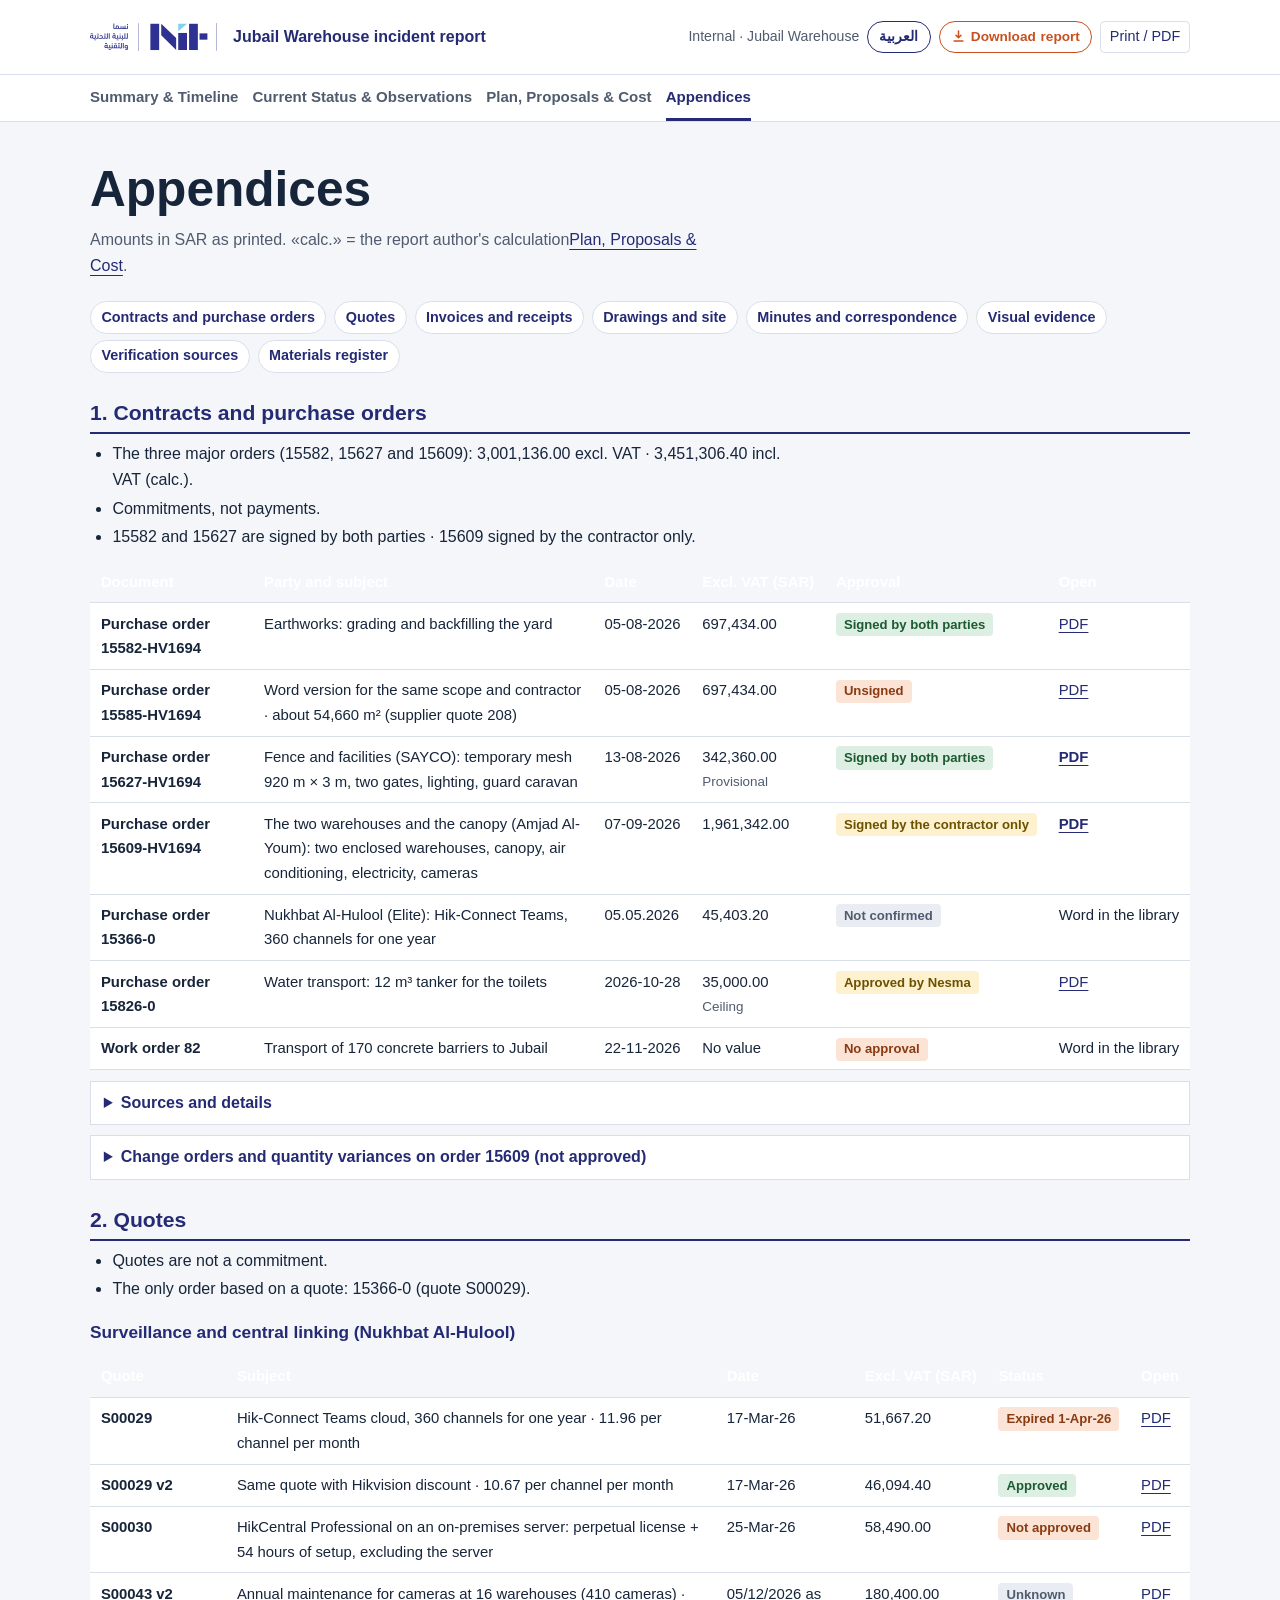
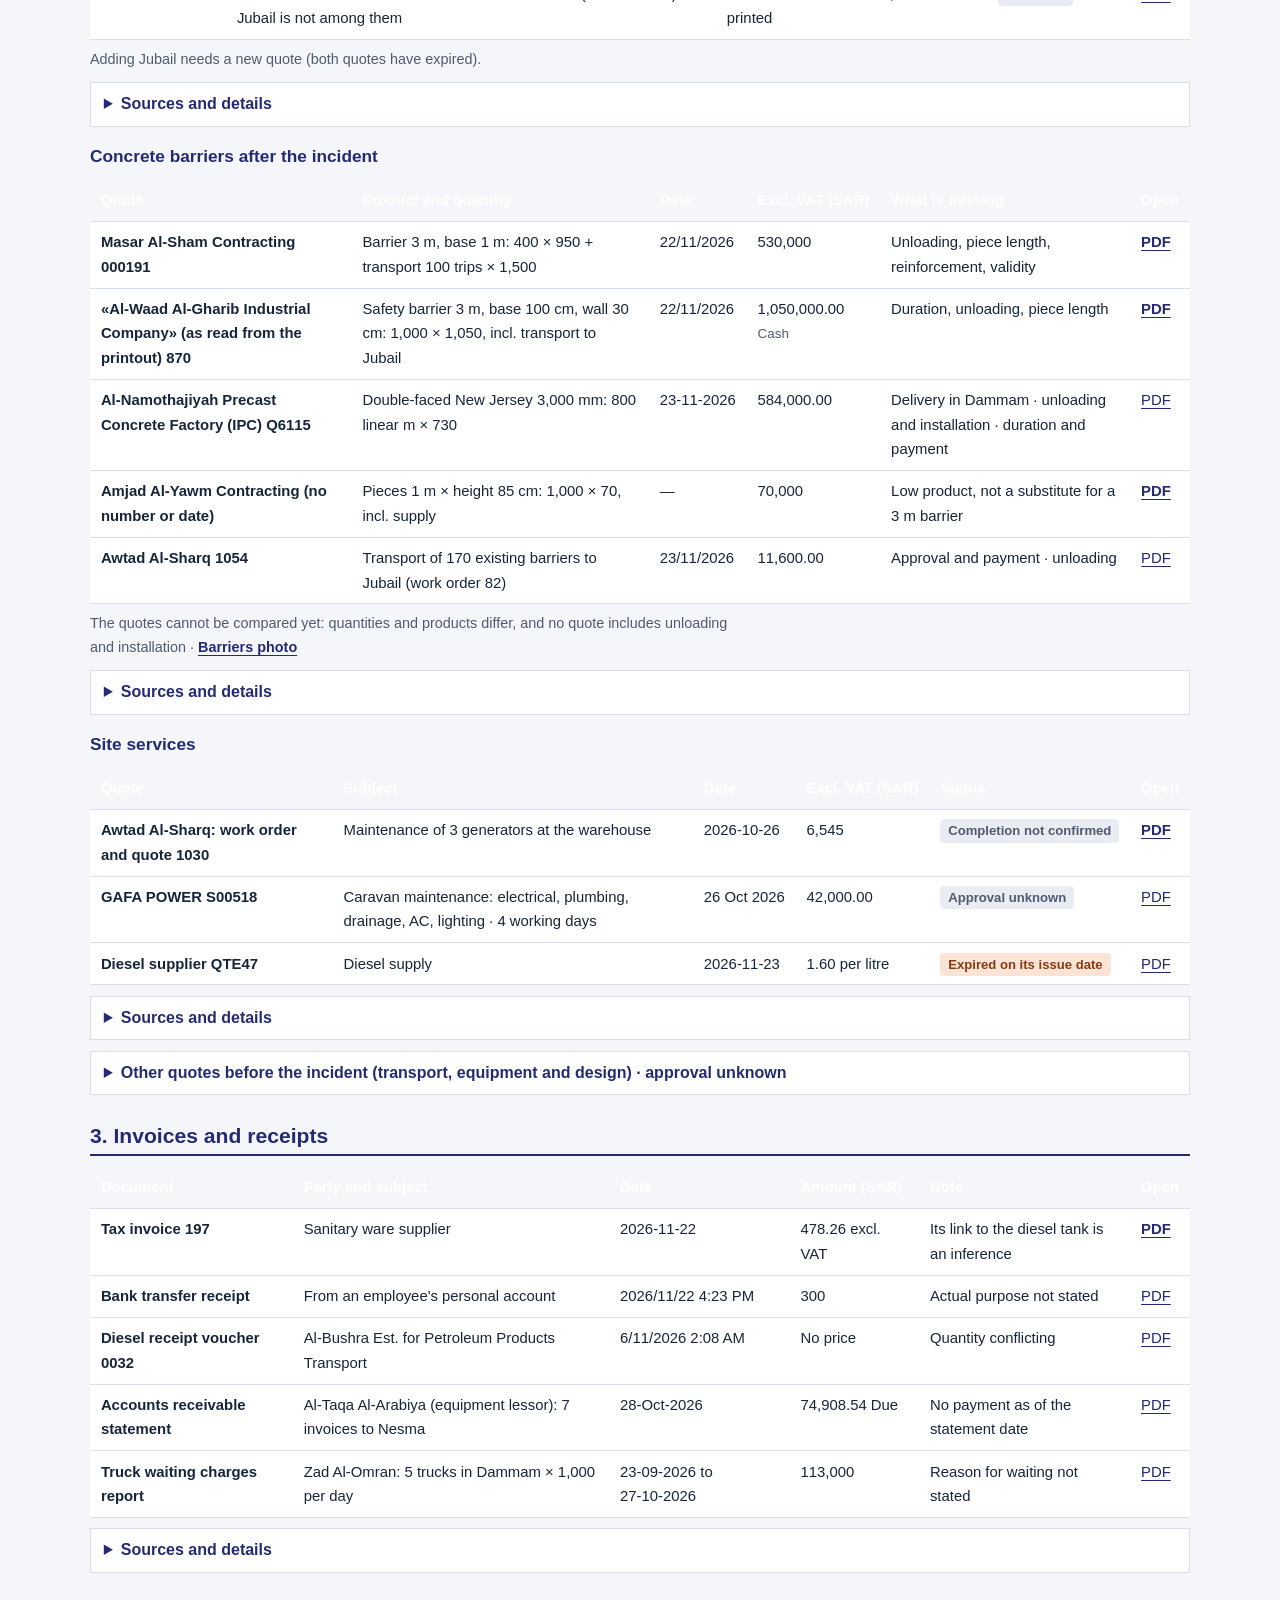
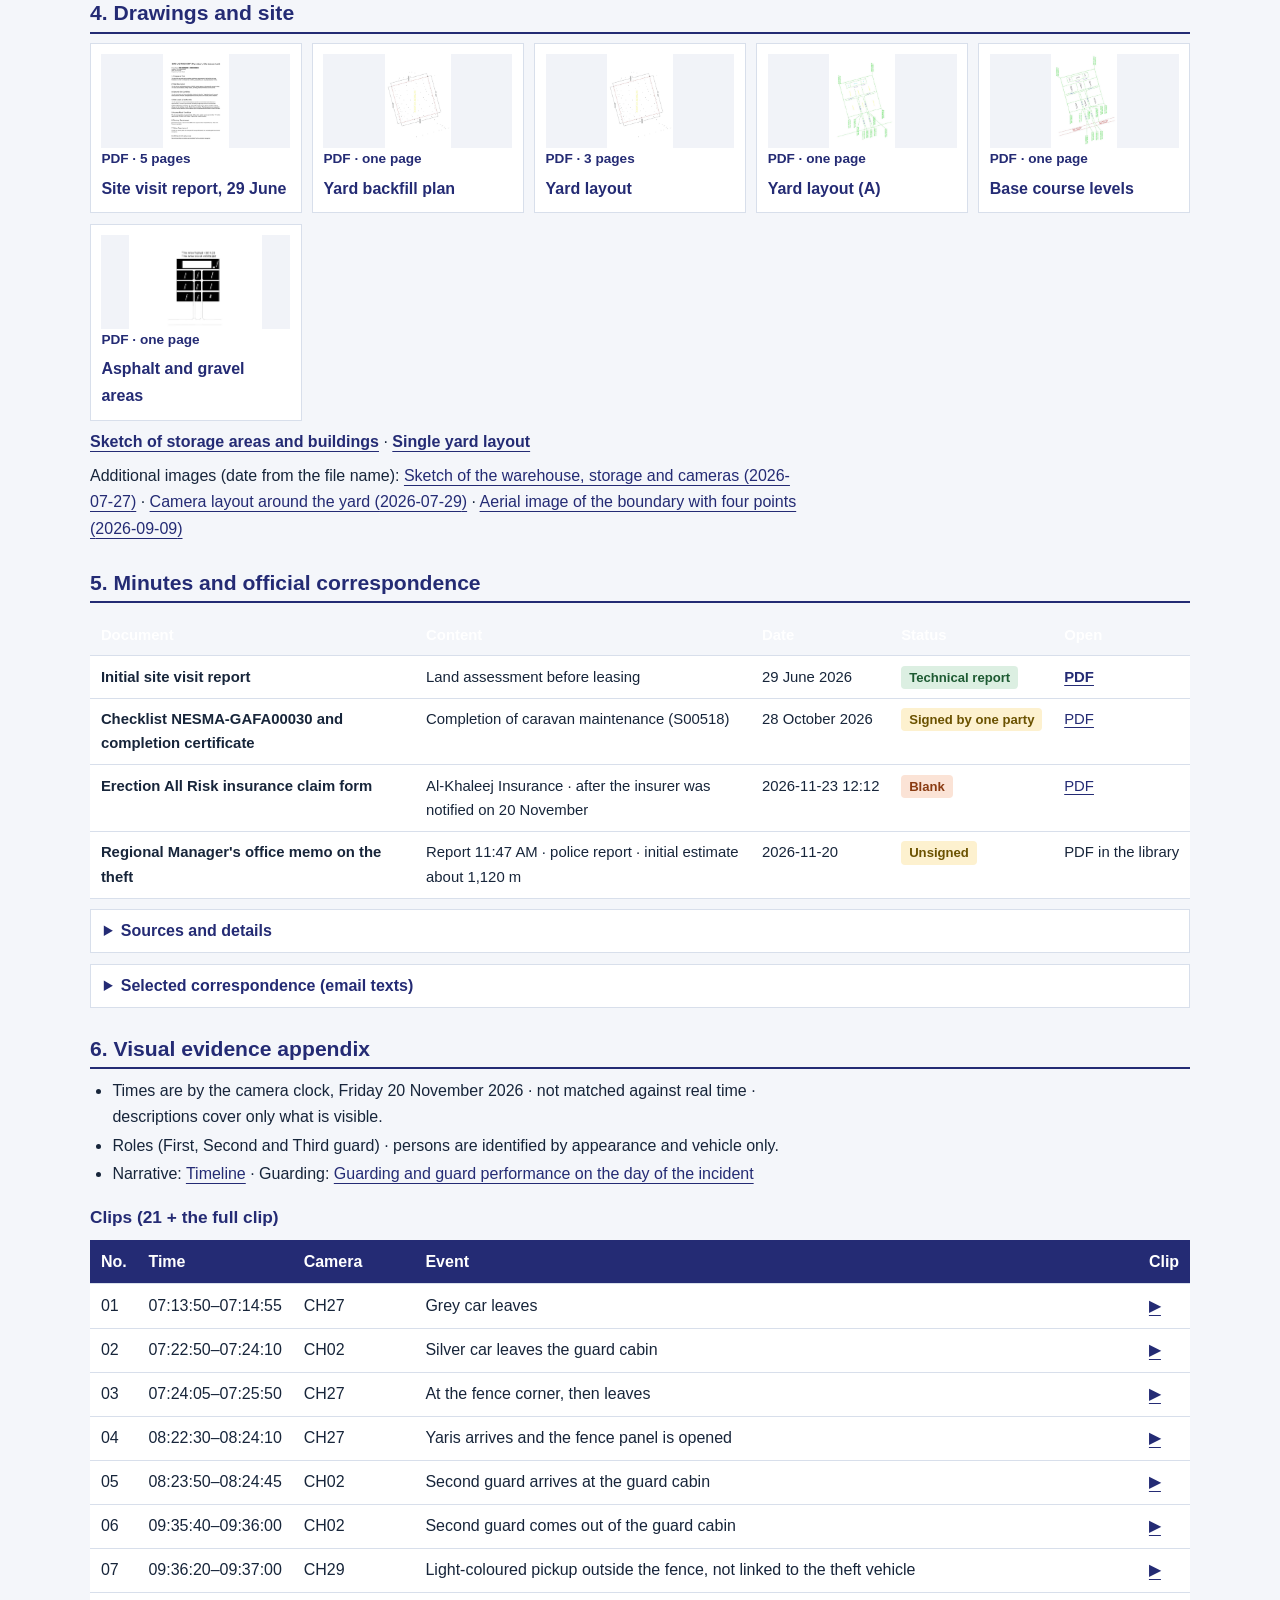
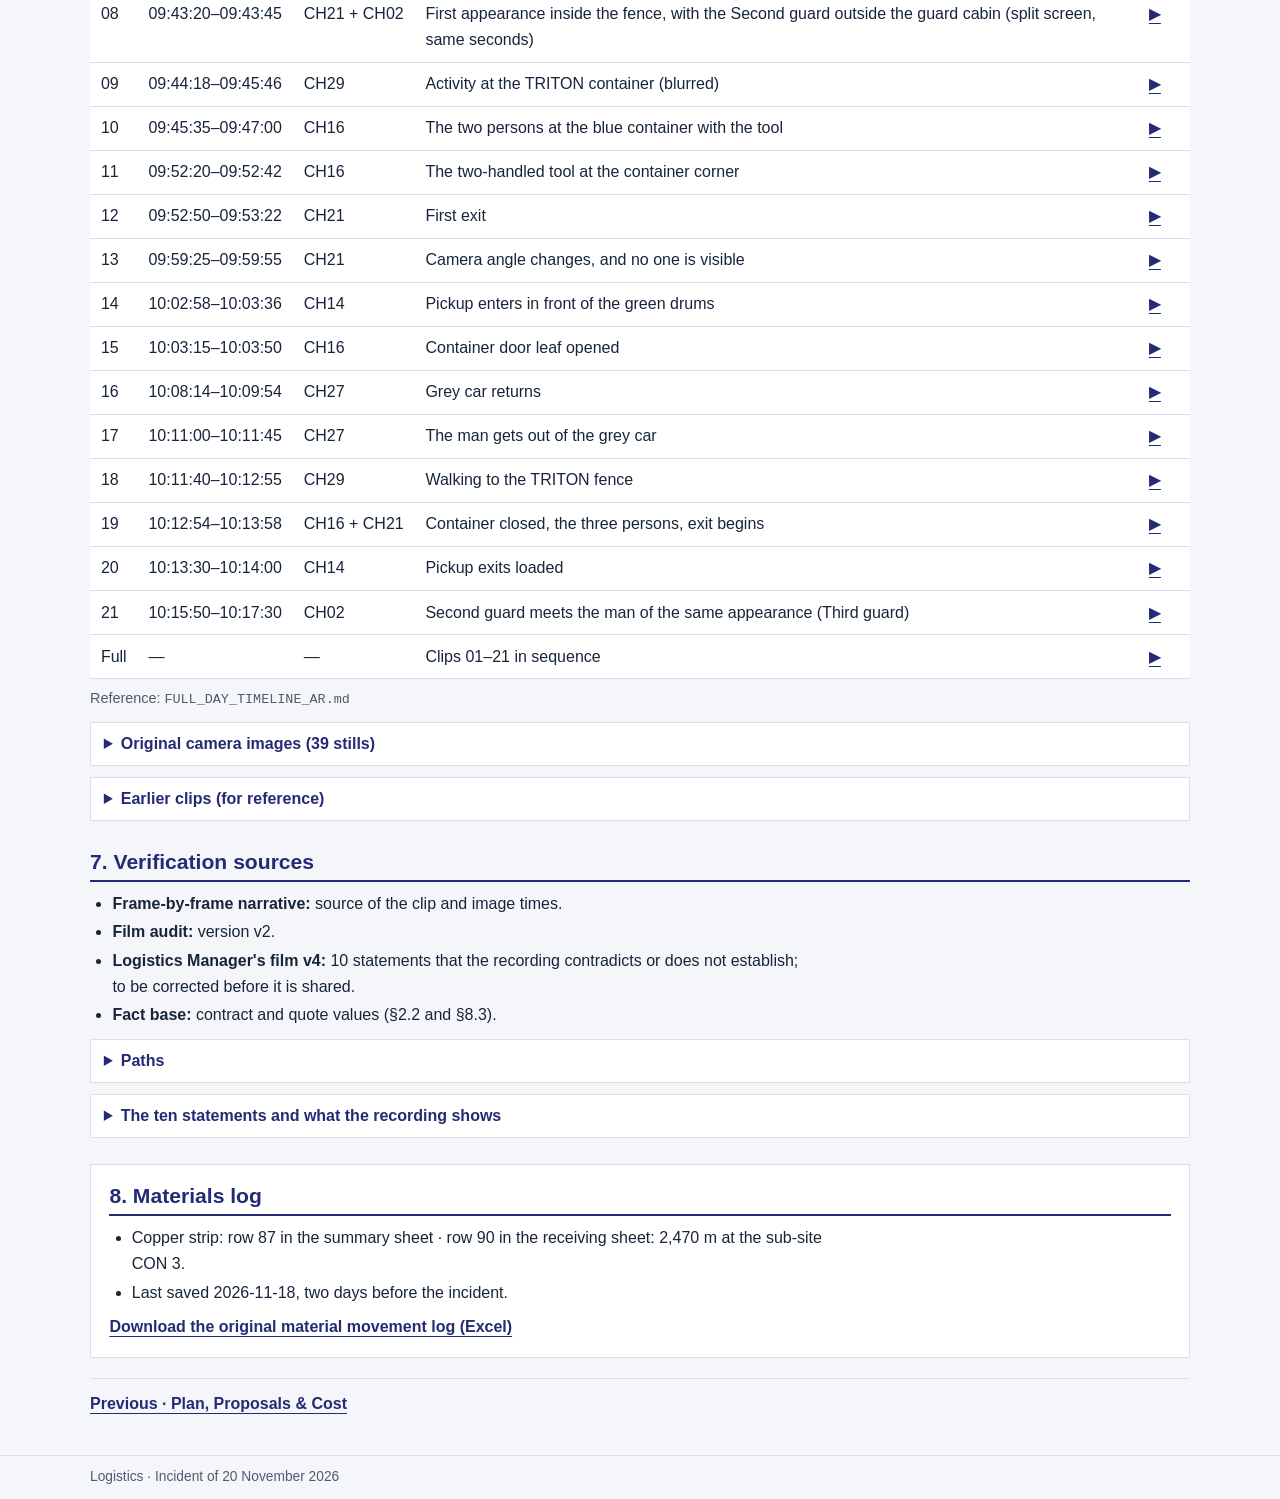
==== appendices-en.html @ 2a49570d "Publish the full Jubail incident report site (Arabic and English) Four pages (summary and timeline, " ====
<!doctype html>
<html lang="en" dir="ltr">
<head>
 <meta charset="utf-8">
 <meta name="viewport" content="width=device-width, initial-scale=1">
 <title>Appendices | Jubail Warehouse Incident</title>
 <link rel="stylesheet" href="report.css">
 <link rel="stylesheet" href="attachments.css">
 <script defer src="attachments-data.js"></script>
 <script defer src="attachments-en.js"></script>
 <script defer src="attachments.js"></script>
<style>.apx-index { display:flex; flex-wrap:wrap; gap:.35rem.5rem; margin:.2rem 0 1.2rem; padding:0; list-style:none; }.apx-index a { display:inline-block; padding:.22rem.65rem; background:var(--surface); border:1px solid var(--line); border-radius:999px; font-size:.9rem; font-weight:700; text-decoration:none; }.apx-section { margin-top:1.6rem; }.apx-section > h2 { color:var(--navy); padding-bottom:.25rem; border-bottom:2px solid var(--navy); }.apx-section > p { margin-top:.5rem; max-width:80ch; }.apx-points { margin:.45rem 0.2rem; padding-inline-start:1.2rem; max-width:80ch; }.apx-points li { margin:.12rem 0; }.apx-section h3 { margin-top:1.1rem; color:var(--navy); }.doc-table { font-size:.93rem; }.doc-table th { background:var(--paper); white-space:nowrap; }.doc-table td:first-child { font-weight:700; min-width:8.5rem; }.doc-table td:last-child { white-space:nowrap; }.doc-table td small { display:block; color:var(--muted); font-size:.84rem; line-height:1.5; margin-top:.15rem; }.doc-table bdi { white-space:nowrap; }.st { display:inline-block; padding:.05rem.5rem; border-radius:.25rem; font-size:.82rem; font-weight:700; white-space:nowrap; }.st-ok { background:#dcefe2; color:#1d5a32; }.st-part { background:#fdf1cf; color:#6b5200; }.st-no { background:#fbe3d6; color:#8a3b12; }.st-unk { background:#e9edf3; color:#4f5b6e; }.apx-section details,.evidence-group details { margin-top:.65rem; background:var(--surface); border:1px solid var(--line); }.apx-section summary,.evidence-group summary { cursor:pointer; padding:.5rem.8rem; color:var(--navy); font-weight:700; }.apx-section details >:not(summary),.evidence-group details >:not(summary) { margin-inline:.8rem; margin-bottom:.8rem; }.apx-section code,.evidence-group code { direction:ltr; unicode-bidi:isolate; font-size:.84rem; word-break:break-all; }.evidence-table td:first-child,.evidence-table td:last-child { white-space:nowrap; }.evidence-table td bdi { white-space:nowrap; }.evidence-group h3 { margin-top:1.1rem; color:var(--navy); }
@media (max-width:640px) {.doc-table td:first-child { min-width:6.5rem; } }
@media print {.apx-section details { border:0; }.apx-index { display:none; } }
</style>
 <script defer src="lang.js"></script>
</head>
<body>
<a class="skip" href="#main">Skip to content</a>
<header class="site-header">
 <div class="wrap brand">
  <a href="index-en.html"><img src="assets/logo.svg" alt="Nesma Infrastructure &amp; Technology"><span>Jubail Warehouse incident report</span></a>
  <div class="header-actions"><span class="meta">Internal · Jubail Warehouse</span> <a class="lang-switch" href="appendices.html" lang="ar" hreflang="ar">العربية</a> <details class="export-menu"><summary><span class="ppt-w">Download </span>report</summary><div class="export-pop"><div class="export-row"><b>PowerPoint</b><a href="assets/docs/Jubail-Incident-Report-AR.pptx" download>Arabic</a><a href="assets/docs/Jubail-Incident-Report-EN.pptx" download>English</a></div><div class="export-row"><b>Word</b><a href="assets/docs/Jubail-Incident-Report-AR.docx" download>Arabic</a><a href="assets/docs/Jubail-Incident-Report-EN.docx" download>English</a></div></div></details> <button type="button" class="print-button" data-print>Print / PDF</button></div>
 </div>
 <nav class="navigation" aria-label="Report sections"><ul class="wrap"><li><a href="index-en.html">Summary &amp; Timeline</a></li><li><a href="observations-en.html">Current Status &amp; Observations</a></li><li><a href="plan-en.html">Plan, Proposals &amp; Cost</a></li><li><a href="appendices-en.html" aria-current="page">Appendices</a></li></ul></nav>
</header>
<main class="wrap" id="main" tabindex="-1">
<header class="heading">
 <h1>Appendices</h1>
 <p class="intro">Amounts in SAR as printed. «calc.» = the report author's calculation<a href="plan-en.html">Plan, Proposals &amp; Cost</a>.</p>
</header>
<ul class="apx-index" aria-label="Appendices content">
 <li><a href="#contracts">Contracts and purchase orders</a></li>
 <li><a href="#quotes">Quotes</a></li>
 <li><a href="#invoices">Invoices and receipts</a></li>
 <li><a href="#site-attachments-title">Drawings and site</a></li>
 <li><a href="#minutes">Minutes and correspondence</a></li>
 <li><a href="#evidence-title">Visual evidence</a></li>
 <li><a href="#verification-title">Verification sources</a></li>
 <li><a href="#stock-title">Materials register</a></li>
</ul>

<section class="apx-section" aria-labelledby="contracts">
 <h2 id="contracts">1. Contracts and purchase orders</h2>
 <ul class="apx-points">
  <li>The three major orders (<bdi dir="ltr">15582</bdi>, <bdi dir="ltr">15627</bdi> and <bdi dir="ltr">15609</bdi>): <bdi>3,001,136.00</bdi> excl. VAT · <bdi>3,451,306.40</bdi> incl. VAT (calc.).</li>
  <li>Commitments, not payments.</li>
  <li><bdi dir="ltr">15582</bdi> and <bdi dir="ltr">15627</bdi> are signed by both parties · <bdi dir="ltr">15609</bdi> signed by the contractor only.</li>
 </ul>
 <div class="table-area">
 <table class="doc-table">
 <thead><tr><th scope="col">Document</th><th scope="col">Party and subject</th><th scope="col">Date</th><th scope="col">Excl. VAT (SAR)</th><th scope="col">Approval</th><th scope="col">Open</th></tr></thead>
 <tbody>
 <tr>
  <td>Purchase order <bdi dir="ltr">15582-HV1694</bdi></td>
  <td>Earthworks: grading and backfilling the yard</td>
  <td><bdi dir="ltr">05-08-2026</bdi></td>
  <td><bdi>697,434.00</bdi></td>
  <td><span class="st st-ok">Signed by both parties</span></td>
  <td><a href="assets/docs/purchase-order-15582.pdf" target="_blank" rel="noopener">PDF</a></td>
 </tr>
 <tr>
  <td>Purchase order <bdi dir="ltr">15585-HV1694</bdi></td>
  <td>Word version for the same scope and contractor · about <bdi>54,660</bdi> m² (supplier quote <bdi>208</bdi>)</td>
  <td><bdi dir="ltr">05-08-2026</bdi></td>
  <td><bdi>697,434.00</bdi></td>
  <td><span class="st st-no">Unsigned</span></td>
  <td><a href="assets/docs/po-15585-earthworks-unsigned.pdf" target="_blank" rel="noopener">PDF</a></td>
 </tr>
 <tr>
  <td>Purchase order <bdi dir="ltr">15627-HV1694</bdi></td>
  <td>Fence and facilities (SAYCO): temporary mesh <bdi>920</bdi> m × <bdi>3</bdi> m, two gates, lighting, guard caravan</td>
  <td><bdi dir="ltr">13-08-2026</bdi></td>
  <td><bdi>342,360.00</bdi><small>Provisional</small></td>
  <td><span class="st st-ok">Signed by both parties</span></td>
  <td><a class="attachment-trigger" href="assets/purchase-order-15627.pdf" data-attachment="purchase-order-15627">PDF</a></td>
 </tr>
 <tr>
  <td>Purchase order <bdi dir="ltr">15609-HV1694</bdi></td>
  <td>The two warehouses and the canopy (Amjad Al-Youm): two enclosed warehouses, canopy, air conditioning, electricity, cameras</td>
  <td><bdi dir="ltr">07-09-2026</bdi></td>
  <td><bdi>1,961,342.00</bdi></td>
  <td><span class="st st-part">Signed by the contractor only</span></td>
  <td><a class="attachment-trigger" href="assets/purchase-order-15609.pdf" data-attachment="purchase-order-15609">PDF</a></td>
 </tr>
 <tr>
  <td>Purchase order <bdi dir="ltr">15366-0</bdi></td>
  <td>Nukhbat Al-Hulool (Elite): Hik-Connect Teams, <bdi>360</bdi> channels for one year</td>
  <td><bdi dir="ltr">05.05.2026</bdi></td>
  <td><bdi>45,403.20</bdi></td>
  <td><span class="st st-unk">Not confirmed</span></td>
  <td>Word in the library</td>
 </tr>
 <tr>
  <td>Purchase order <bdi dir="ltr">15826-0</bdi></td>
  <td>Water transport: <bdi>12</bdi> m³ tanker for the toilets</td>
  <td><bdi dir="ltr">2026-10-28</bdi></td>
  <td><bdi>35,000.00</bdi><small>Ceiling</small></td>
  <td><span class="st st-part">Approved by Nesma</span></td>
  <td><a href="assets/docs/po-15826-water.pdf" target="_blank" rel="noopener">PDF</a></td>
 </tr>
 <tr>
  <td>Work order <bdi dir="ltr">82</bdi></td>
  <td>Transport of <bdi>170</bdi> concrete barriers to Jubail</td>
  <td><bdi dir="ltr">22-11-2026</bdi></td>
  <td>No value</td>
  <td><span class="st st-no">No approval</span></td>
  <td>Word in the library</td>
 </tr>
 </tbody>
 </table>
 </div>
 <details>
  <summary>Sources and details</summary>
  <ul class="apx-points">
   <li><bdi dir="ltr">15582</bdi>: incl. VAT <bdi>802,049.10</bdi> · order pp. <bdi>2</bdi> and <bdi>11</bdi> · issued in the system <bdi dir="ltr">31.08.2026</bdi> (email <bdi dir="ltr">2026-09-03 15:18</bdi>).</li>
   <li><bdi dir="ltr">15585</bdi>: incl. VAT <bdi>802,049.10</bdi> · Annex <bdi>1</bdi> · approval and acceptance boxes empty · its relation to <bdi dir="ltr">15582</bdi> is not explained · an email of <bdi dir="ltr">2026-07-30 07:56</bdi> forwarded a file with the same number named «Civil Works for Store yard area… signed», and there is no signed copy in the library.</li>
   <li><bdi dir="ltr">15627</bdi>: incl. VAT <bdi>393,714.00</bdi> · order pp. <bdi>3</bdi> and <bdi>12</bdi> · provisional price subject to re-measurement · the contractor: no payment up to <bdi>9</bdi> November (email <bdi dir="ltr">2026-11-09 10:33</bdi>).</li>
   <li><bdi dir="ltr">15609</bdi>: incl. VAT <bdi>2,255,543.30</bdi> · order pp. <bdi>3</bdi>, <bdi>11</bdi> and <bdi>12</bdi> · item <bdi>7</bdi>: <bdi>125</bdi> cameras × <bdi>750</bdi> = <bdi>93,750</bdi> excl. VAT, and the quantity is «to be finalized after finishing the old PO» · optional fire-suppression item <bdi>249,270.00</bdi> not activated · Nesma approval box empty · circulated for execution <bdi dir="ltr">2026-09-24</bdi> (procurement email) · not formally issued.</li>
   <li><bdi dir="ltr">15366-0</bdi>: incl. VAT <bdi>52,213.68</bdi> · order text, item «Price» and Annex <bdi>1</bdi> · <bdi>10.51</bdi> per channel per month · <bdi>100%</bdi> advance payment · its reference is «Quotation No. S00029 Dated 17th March» · charged to Overhead – NIT · does not mention Jubail, and was issued before the first written mention of the warehouse (<bdi dir="ltr">2026-06-18</bdi>) (inference: does not cover it) · Word file with no signature · payment and activation not evidenced in the email after <bdi>11</bdi> May · <code>04-أوامر-الشراء-والعمل/01-أوامر-الشراء/2026-05-05_أمر-شراء-15366-0-نخبة-الحلول-ترخيص-Hik-Connect-Teams-360-قناة.doc</code></li>
   <li><bdi dir="ltr">15826-0</bdi>: incl. VAT <bdi>40,250.00</bdi> · order pp. <bdi>1</bdi> and <bdi>4</bdi> · estimated ceiling <bdi>100</bdi> trips × <bdi>350</bdi> · supplier acknowledgement box empty.</li>
   <li>Work order <bdi dir="ltr">82</bdi>: <bdi>4</bdi> flatbeds <bdi>13</bdi> m and a <bdi>5</bdi>-ton forklift · transport is priced in quote <bdi dir="ltr">1054</bdi> · Business Unit Lead approval box empty · the purpose (protecting the fence) is not written · <code>04-أوامر-الشراء-والعمل/02-أوامر-العمل/2026-11-22_أمر-عمل-82-نقل-170-حاجزاً-خرسانياً-إلى-الجبيل.doc</code></li>
  </ul>
 </details>
 <details>
  <summary>Change orders and quantity variances on order <bdi dir="ltr">15609</bdi> (not approved)</summary>
  <ul class="apx-points">
   <li>Additional works claim: <bdi>640,400.00</bdi> excl. VAT, then <bdi>659,200.00</bdi> after revision per the design.</li>
   <li>Difference <bdi>18,800.00</bdi>: reinforced concrete for the ramp.</li>
   <li>No date, signature or approval.</li>
  </ul>
  <div class="table-area">
  <table class="doc-table">
  <thead><tr><th scope="col">Document</th><th scope="col">Total excl. VAT</th><th scope="col">Open</th></tr></thead>
  <tbody>
  <tr><td>Additional works request (hangars and canopy)</td><td><bdi>640,400.00</bdi></td><td><a href="assets/docs/extra-works-request-640400.pdf" target="_blank" rel="noopener">PDF</a></td></tr>
  <tr><td>Quantity variations, first version</td><td><bdi>640,400.00</bdi></td><td><a href="assets/docs/boq-variance-v1-640400.pdf" target="_blank" rel="noopener">PDF</a></td></tr>
  <tr><td>Quantity variations after design revision</td><td><bdi>659,200.00</bdi></td><td><a href="assets/docs/boq-variance-revised-659200.pdf" target="_blank" rel="noopener">PDF</a></td></tr>
  </tbody>
  </table>
  </div>
 </details>
</section>

<section class="apx-section" aria-labelledby="quotes">
 <h2 id="quotes">2. Quotes</h2>
 <ul class="apx-points">
  <li>Quotes are not a commitment.</li>
  <li>The only order based on a quote: <bdi dir="ltr">15366-0</bdi> (quote <bdi dir="ltr">S00029</bdi>).</li>
 </ul>

 <h3 id="quotes-cctv">Surveillance and central linking (Nukhbat Al-Hulool)</h3>
 <div class="table-area">
 <table class="doc-table">
 <thead><tr><th scope="col">Quote</th><th scope="col">Subject</th><th scope="col">Date</th><th scope="col">Excl. VAT (SAR)</th><th scope="col">Status</th><th scope="col">Open</th></tr></thead>
 <tbody>
 <tr>
  <td><bdi dir="ltr">S00029</bdi></td>
  <td>Hik-Connect Teams cloud, <bdi>360</bdi> channels for one year · <bdi>11.96</bdi> per channel per month</td>
  <td><bdi dir="ltr">17-Mar-26</bdi></td>
  <td><bdi>51,667.20</bdi></td>
  <td><span class="st st-no">Expired <bdi dir="ltr">1-Apr-26</bdi></span></td>
  <td><a href="assets/docs/elite-s00029.pdf" target="_blank" rel="noopener">PDF</a></td>
 </tr>
 <tr>
  <td><bdi dir="ltr">S00029 v2</bdi></td>
  <td>Same quote with Hikvision discount · <bdi>10.67</bdi> per channel per month</td>
  <td><bdi dir="ltr">17-Mar-26</bdi></td>
  <td><bdi>46,094.40</bdi></td>
  <td><span class="st st-ok">Approved</span></td>
  <td><a href="assets/elite-quote-s00029-v2.pdf" target="_blank" rel="noopener">PDF</a></td>
 </tr>
 <tr>
  <td><bdi dir="ltr">S00030</bdi></td>
  <td>HikCentral Professional on an on-premises server: perpetual license + <bdi>54</bdi> hours of setup, excluding the server</td>
  <td><bdi dir="ltr">25-Mar-26</bdi></td>
  <td><bdi>58,490.00</bdi></td>
  <td><span class="st st-no">Not approved</span></td>
  <td><a href="assets/elite-quote-s00030.pdf" target="_blank" rel="noopener">PDF</a></td>
 </tr>
 <tr>
  <td><bdi dir="ltr">S00043 v2</bdi></td>
  <td>Annual maintenance for cameras at <bdi>16</bdi> warehouses (<bdi>410</bdi> cameras) · Jubail is not among them</td>
  <td><bdi dir="ltr">05/12/2026</bdi> as printed</td>
  <td><bdi>180,400.00</bdi></td>
  <td><span class="st st-unk">Unknown</span></td>
  <td><a href="assets/docs/elite-s00043-v2-cctv-amc.pdf" target="_blank" rel="noopener">PDF</a></td>
 </tr>
 </tbody>
 </table>
 </div>
 <p class="source spaced">Adding Jubail needs a new quote (both quotes have expired).</p>
 <details>
  <summary>Sources and details</summary>
  <ul class="apx-points">
   <li><bdi dir="ltr">S00029</bdi>: incl. VAT <bdi>59,417.28</bdi> · superseded by v2.</li>
   <li><bdi dir="ltr">S00029 v2</bdi>: incl. VAT <bdi>53,008.56</bdi> · followed by order <bdi dir="ltr">15366-0</bdi> (<bdi>45,403.20</bdi> excl. VAT · <bdi>10.51</bdi> per channel); the order does not state the version number.</li>
   <li><bdi dir="ltr">S00030</bdi>: incl. VAT <bdi>67,263.50</bdi> · expired <bdi dir="ltr">9-Apr-26</bdi>.</li>
   <li><bdi dir="ltr">S00043 v2</bdi>: incl. VAT <bdi>207,460.00</bdi> · file name in the library <bdi dir="ltr">2026-05-20</bdi>.</li>
   <li>Technical references: <a href="assets/hik-connect-teams-datasheet.pdf" target="_blank" rel="noopener">Hik-Connect for Teams datasheet</a> · <a href="assets/hikcentral-pro-datasheet.pdf" target="_blank" rel="noopener">HikCentral Professional datasheet</a> · <a href="assets/hikcentral-server-req.jpg" target="_blank" rel="noopener">HikCentral server requirements</a></li>
  </ul>
 </details>

 <h3 id="quotes-barriers">Concrete barriers after the incident</h3>
 <div class="table-area">
 <table class="doc-table">
 <thead><tr><th scope="col">Quote</th><th scope="col">Product and quantity</th><th scope="col">Date</th><th scope="col">Excl. VAT (SAR)</th><th scope="col">What is missing</th><th scope="col">Open</th></tr></thead>
 <tbody>
 <tr>
  <td>Masar Al-Sham Contracting <bdi dir="ltr">000191</bdi></td>
  <td>Barrier <bdi>3</bdi> m, base <bdi>1</bdi> m: <bdi>400</bdi> × <bdi>950</bdi> + transport <bdi>100</bdi> trips × <bdi>1,500</bdi></td>
  <td><bdi dir="ltr">22/11/2026</bdi></td>
  <td><bdi>530,000</bdi></td>
  <td>Unloading, piece length, reinforcement, validity</td>
  <td><a class="attachment-trigger" href="assets/masar-000191.pdf" data-attachment="masar-000191">PDF</a></td>
 </tr>
 <tr>
  <td>«Al-Waad Al-Gharib Industrial Company» (as read from the printout) <bdi dir="ltr">870</bdi></td>
  <td>Safety barrier <bdi>3</bdi> m, base <bdi>100</bdi> cm, wall <bdi>30</bdi> cm: <bdi>1,000</bdi> × <bdi>1,050</bdi>, incl. transport to Jubail</td>
  <td><bdi dir="ltr">22/11/2026</bdi></td>
  <td><bdi>1,050,000.00</bdi><small>Cash</small></td>
  <td>Duration, unloading, piece length</td>
  <td><a class="attachment-trigger" href="assets/waad-870.pdf" data-attachment="waad-870">PDF</a></td>
 </tr>
 <tr>
  <td>Al-Namothajiyah Precast Concrete Factory (IPC) <bdi dir="ltr">Q6115</bdi></td>
  <td>Double-faced New Jersey <bdi>3,000</bdi> mm: <bdi>800</bdi> linear m × <bdi>730</bdi></td>
  <td><bdi dir="ltr">23-11-2026</bdi></td>
  <td><bdi>584,000.00</bdi></td>
  <td>Delivery in Dammam · unloading and installation · duration and payment</td>
  <td><a href="assets/docs/ipc-q6115-barriers.pdf" target="_blank" rel="noopener">PDF</a></td>
 </tr>
 <tr>
  <td>Amjad Al-Yawm Contracting (no number or date)</td>
  <td>Pieces <bdi>1</bdi> m × height <bdi>85</bdi> cm: <bdi>1,000</bdi> × <bdi>70</bdi>, incl. supply</td>
  <td>—</td>
  <td><bdi>70,000</bdi></td>
  <td>Low product, not a substitute for a <bdi>3</bdi> m barrier</td>
  <td><a class="attachment-trigger" href="assets/low-barriers-quote.pdf" data-attachment="low-barriers-quote">PDF</a></td>
 </tr>
 <tr>
  <td>Awtad Al-Sharq <bdi dir="ltr">1054</bdi></td>
  <td>Transport of <bdi>170</bdi> existing barriers to Jubail (work order <bdi dir="ltr">82</bdi>)</td>
  <td><bdi dir="ltr">23/11/2026</bdi></td>
  <td><bdi>11,600.00</bdi></td>
  <td>Approval and payment · unloading</td>
  <td><a href="assets/docs/awtad-1054-transport-wo82.pdf" target="_blank" rel="noopener">PDF</a></td>
 </tr>
 </tbody>
 </table>
 </div>
 <p class="source spaced">The quotes cannot be compared yet: quantities and products differ, and no quote includes unloading and installation · <a class="attachment-trigger" href="assets/barriers.jpg" data-attachment="barriers">Barriers photo</a></p>
 <details>
  <summary>Sources and details</summary>
  <ul class="apx-points">
   <li><bdi dir="ltr">000191</bdi>: incl. VAT <bdi>609,500</bdi> · duration <bdi>15</bdi> to <bdi>20</bdi> days.</li>
   <li><bdi dir="ltr">870</bdi>: incl. VAT <bdi>1,207,500.00</bdi> · cash.</li>
   <li><bdi dir="ltr">Q6115</bdi>: incl. VAT <bdi>671,600</bdi> (calc.) · written delivery location Dammam · excluding unloading and installation · duration and payment not specified.</li>
   <li>Amjad Al-Yawm: incl. VAT <bdi>80,500</bdi> · <bdi>70%</bdi> in advance.</li>
   <li><bdi dir="ltr">1054</bdi>: incl. VAT <bdi>13,340.00</bdi> · Paid <bdi>0.00</bdi> · approval and payment not confirmed · unloading not priced.</li>
   <li>Quantities: <bdi>400</bdi> pieces, <bdi>1,000</bdi> pieces, <bdi>800</bdi> linear m · Sources: the quotes, fact base §<bdi dir="ltr">8.3</bdi>.</li>
  </ul>
 </details>

 <h3 id="quotes-site">Site services</h3>
 <div class="table-area">
 <table class="doc-table">
 <thead><tr><th scope="col">Quote</th><th scope="col">Subject</th><th scope="col">Date</th><th scope="col">Excl. VAT (SAR)</th><th scope="col">Status</th><th scope="col">Open</th></tr></thead>
 <tbody>
 <tr>
  <td>Awtad Al-Sharq: work order and quote <bdi dir="ltr">1030</bdi></td>
  <td>Maintenance of <bdi>3</bdi> generators at the warehouse</td>
  <td><bdi dir="ltr">2026-10-26</bdi></td>
  <td><bdi>6,545</bdi></td>
  <td><span class="st st-unk">Completion not confirmed</span></td>
  <td><a class="attachment-trigger" href="assets/generator-service-1030.pdf" data-attachment="generator-service-1030">PDF</a></td>
 </tr>
 <tr>
  <td>GAFA POWER <bdi dir="ltr">S00518</bdi></td>
  <td>Caravan maintenance: electrical, plumbing, drainage, AC, lighting · <bdi>4</bdi> working days</td>
  <td><bdi dir="ltr">26 Oct 2026</bdi></td>
  <td><bdi>42,000.00</bdi></td>
  <td><span class="st st-unk">Approval unknown</span></td>
  <td><a href="assets/docs/gafa-s00518-caravan.pdf" target="_blank" rel="noopener">PDF</a></td>
 </tr>
 <tr>
  <td>Diesel supplier <bdi dir="ltr">QTE47</bdi></td>
  <td>Diesel supply</td>
  <td><bdi dir="ltr">2026-11-23</bdi></td>
  <td><bdi>1.60</bdi> per litre</td>
  <td><span class="st st-no">Expired on its issue date</span></td>
  <td><a href="assets/docs/qte47-diesel.pdf" target="_blank" rel="noopener">PDF</a></td>
 </tr>
 </tbody>
 </table>
 </div>
 <details>
  <summary>Sources and details</summary>
  <ul class="apx-points">
   <li><bdi dir="ltr">1030</bdi>: quote date <bdi dir="ltr">27/10/2026</bdi> · incl. VAT <bdi>7,526.75</bdi> · Paid <bdi>0.00</bdi> · source p. <bdi>3</bdi>.</li>
   <li><bdi dir="ltr">S00518</bdi>: incl. VAT <bdi>48,300.00</bdi> · validity <bdi>15</bdi> days · completion certificate signed by one party (<a href="#minutes">Minutes</a>).</li>
   <li><bdi dir="ltr">QTE47</bdi>: incl. VAT <bdi>1.84</bdi> · condition <bdi>4</bdi> says prices include VAT, which does not agree with the table.</li>
  </ul>
 </details>
 <details>
  <summary>Other quotes before the incident (transport, equipment and design) · approval unknown</summary>
  <div class="table-area">
  <table class="doc-table">
  <thead><tr><th scope="col">Quote</th><th scope="col">Subject</th><th scope="col">Date</th><th scope="col">Excl. VAT (SAR)</th><th scope="col">Open</th></tr></thead>
  <tbody>
  <tr><td>Al-Taqa Al-Arabiya <bdi dir="ltr">AEIS-EQTN-26-2570</bdi></td><td>Monthly rental of two generators, <bdi>500</bdi> and <bdi>300</bdi> kVA, with panels and diesel tanks</td><td><bdi dir="ltr">11-Aug-2026</bdi></td><td><bdi>33,100.00</bdi><small>Incl. VAT <bdi>38,065.00</bdi> · validity <bdi>7</bdi> days</small></td><td><a href="assets/docs/aeis-2570-generator-rental.pdf" target="_blank" rel="noopener">PDF</a></td></tr>
  <tr><td>Al-Manara Al-Dhahabiya</td><td>Survey and architectural drawing, and design and approval of the Civil Defense plan</td><td><bdi dir="ltr">20-8-2026</bdi></td><td><bdi>37,000</bdi><small>No evidence of issuance or payment</small></td><td><a href="assets/docs/manara-design-civil-defense.pdf" target="_blank" rel="noopener">PDF</a></td></tr>
  <tr><td>Zad Al-Omran <bdi dir="ltr">260812</bdi></td><td>Flatbed and <bdi>25</bdi>-ton crane (loading): Usfan → south-east Jubail</td><td><bdi dir="ltr">12/08/2026</bdi></td><td><bdi>9,800.00</bdi></td><td><a href="assets/docs/zad-260812.pdf" target="_blank" rel="noopener">PDF</a></td></tr>
  <tr><td>Zad Al-Omran <bdi dir="ltr">100285</bdi></td><td><bdi>10</bdi> Trailer trips <bdi>12</bdi> m × <bdi>8,000</bdi>: <bdi>5</bdi> Dammam → «SHIBA LOCATION» and <bdi>5</bdi> «OMAN» → Jubail (as printed)</td><td><bdi dir="ltr">15/9/2026</bdi></td><td><bdi>80,000</bdi></td><td><a href="assets/docs/zad-100285.pdf" target="_blank" rel="noopener">PDF</a></td></tr>
  <tr><td>Zad Al-Omran <bdi dir="ltr">100303</bdi></td><td><bdi>50</bdi>-ton crane with operator and rigger, and a lowbed to move it from Dammam</td><td><bdi dir="ltr">22/9/2026</bdi></td><td><bdi>6,600</bdi></td><td><a href="assets/docs/zad-100303.pdf" target="_blank" rel="noopener">PDF</a></td></tr>
  <tr><td>Zad Al-Omran <bdi dir="ltr">100322</bdi></td><td><bdi>3</bdi> <bdi>12</bdi> m flatbeds and <bdi>50</bdi>-ton crane</td><td><bdi dir="ltr">21/10/2026</bdi></td><td><bdi>24,000</bdi></td><td><a href="assets/docs/zad-100322.pdf" target="_blank" rel="noopener">PDF</a></td></tr>
  <tr><td>Zad Al-Omran <bdi dir="ltr">100323</bdi></td><td><bdi>50</bdi>-ton crane, one trip</td><td><bdi dir="ltr">21/10/2026</bdi></td><td><bdi>3,000</bdi></td><td><a href="assets/docs/zad-100323.pdf" target="_blank" rel="noopener">PDF</a></td></tr>
  </tbody>
  </table>
  </div>
 </details>
</section>

<section class="apx-section" aria-labelledby="invoices">
 <h2 id="invoices">3. Invoices and receipts</h2>
 <div class="table-area">
 <table class="doc-table">
 <thead><tr><th scope="col">Document</th><th scope="col">Party and subject</th><th scope="col">Date</th><th scope="col">Amount (SAR)</th><th scope="col">Note</th><th scope="col">Open</th></tr></thead>
 <tbody>
 <tr>
  <td>Tax invoice <bdi dir="ltr">197</bdi></td>
  <td>Sanitary ware supplier</td>
  <td><bdi dir="ltr">2026-11-22</bdi></td>
  <td><bdi>478.26</bdi> excl. VAT</td>
  <td>Its link to the diesel tank is an inference</td>
  <td><a class="attachment-trigger" href="assets/invoice-197.pdf" data-attachment="invoice-197">PDF</a></td>
 </tr>
 <tr>
  <td>Bank transfer receipt</td>
  <td>From an employee's personal account</td>
  <td><bdi dir="ltr">2026/11/22 4:23 PM</bdi></td>
  <td><bdi>300</bdi></td>
  <td>Actual purpose not stated</td>
  <td><a href="assets/docs/transfer-300-2026-11-22.pdf" target="_blank" rel="noopener">PDF</a></td>
 </tr>
 <tr>
  <td>Diesel receipt voucher <bdi dir="ltr">0032</bdi></td>
  <td>Al-Bushra Est. for Petroleum Products Transport</td>
  <td><bdi dir="ltr">6/11/2026 2:08</bdi> AM</td>
  <td>No price</td>
  <td>Quantity conflicting</td>
  <td><a href="assets/docs/diesel-receipt-0032.pdf" target="_blank" rel="noopener">PDF</a></td>
 </tr>
 <tr>
  <td>Accounts receivable statement</td>
  <td>Al-Taqa Al-Arabiya (equipment lessor): <bdi>7</bdi> invoices to Nesma</td>
  <td><bdi dir="ltr">28-Oct-2026</bdi></td>
  <td><bdi>74,908.54</bdi> Due</td>
  <td>No payment as of the statement date</td>
  <td><a href="assets/docs/arab-energy-statement-2026-10-28.pdf" target="_blank" rel="noopener">PDF</a></td>
 </tr>
 <tr>
  <td>Truck waiting charges report</td>
  <td>Zad Al-Omran: <bdi>5</bdi> trucks in Dammam × <bdi>1,000</bdi> per day</td>
  <td><bdi dir="ltr">23-09-2026</bdi> to <bdi dir="ltr">27-10-2026</bdi></td>
  <td><bdi>113,000</bdi></td>
  <td>Reason for waiting not stated</td>
  <td><a href="assets/docs/zad-waiting-charges.pdf" target="_blank" rel="noopener">PDF</a></td>
 </tr>
 </tbody>
 </table>
 </div>
 <details>
  <summary>Sources and details</summary>
  <ul class="apx-points">
   <li><bdi dir="ltr">197</bdi>: incl. VAT <bdi>550.00</bdi> · cash · mentions neither the tank nor Jubail · its link to the diesel tank outlet repair is an inference from the date.</li>
   <li>Transfer: printed purpose «personal transfers» · the fact base counts it among the small amounts paid outside official channels.</li>
   <li><bdi dir="ltr">0032</bdi>: recipient «Security» · <bdi>1,117</bdi> litres in the email, and «<bdi>٣١١٧</bdi>» on the voucher.</li>
   <li>Receivables statement: of which <bdi>10,350.00</bdi> overdue.</li>
   <li>Waiting charges: the printed total; currency and VAT not stated · <bdi>3</bdi> trucks for the whole period.</li>
  </ul>
 </details>
</section>

<section class="apx-section attachment-group" aria-labelledby="site-attachments-title">
 <h2 id="site-attachments-title">4. Drawings and site</h2>
 <ul class="attachment-grid">
  <li><a href="assets/site-visit.pdf" data-attachment="site-visit"><img src="assets/site-visit-preview-1.jpg" alt="" loading="lazy"><span class="file-type">PDF · <bdi>5</bdi> pages</span><strong class="attachment-name">Site visit report, <bdi>29</bdi> June</strong></a></li>
  <li><a href="assets/site-fill.pdf" data-attachment="site-fill"><img src="assets/site-fill-preview-1.jpg" alt="" loading="lazy"><span class="file-type">PDF · one page</span><strong class="attachment-name">Yard backfill plan</strong></a></li>
  <li><a href="assets/site-drawings.pdf" data-attachment="site-drawings"><img src="assets/site-drawings-preview-1.jpg" alt="" loading="lazy"><span class="file-type">PDF · <bdi>3</bdi> pages</span><strong class="attachment-name">Yard layout</strong></a></li>
  <li><a href="assets/site-area-a.pdf" data-attachment="site-area-a"><img src="assets/site-area-a-preview-1.jpg" alt="" loading="lazy"><span class="file-type">PDF · one page</span><strong class="attachment-name">Yard layout (A)</strong></a></li>
  <li><a href="assets/site-base.pdf" data-attachment="site-base"><img src="assets/site-base-preview-1.jpg" alt="" loading="lazy"><span class="file-type">PDF · one page</span><strong class="attachment-name">Base course levels</strong></a></li>
  <li><a href="assets/site-surface.pdf" data-attachment="site-surface"><img src="assets/site-surface-preview-1.jpg" alt="" loading="lazy"><span class="file-type">PDF · one page</span><strong class="attachment-name">Asphalt and gravel areas</strong></a></li>
 </ul>
 <p class="spaced"><a class="attachment-trigger" href="assets/site-sketch.jpg" data-attachment="site-sketch">Sketch of storage areas and buildings</a> · <a class="attachment-trigger" href="assets/site-single-layout.pdf" data-attachment="site-single-layout">Single yard layout</a></p>
 <p class="spaced">Additional images (date from the file name): <a href="assets/docs/sketch-2026-07-27-warehouse-cameras.jpg" target="_blank" rel="noopener">Sketch of the warehouse, storage and cameras (<bdi dir="ltr">2026-07-27</bdi>)</a> · <a href="assets/docs/camera-layout-2026-07-29.jpg" target="_blank" rel="noopener">Camera layout around the yard (<bdi dir="ltr">2026-07-29</bdi>)</a> · <a href="assets/docs/aerial-boundary-2026-09-09.jpg" target="_blank" rel="noopener">Aerial image of the boundary with four points (<bdi dir="ltr">2026-09-09</bdi>)</a></p>
</section>

<section class="apx-section" aria-labelledby="minutes">
 <h2 id="minutes">5. Minutes and official correspondence</h2>
 <div class="table-area">
 <table class="doc-table">
 <thead><tr><th scope="col">Document</th><th scope="col">Content</th><th scope="col">Date</th><th scope="col">Status</th><th scope="col">Open</th></tr></thead>
 <tbody>
 <tr>
  <td>Initial site visit report</td>
  <td>Land assessment before leasing</td>
  <td><bdi dir="ltr">29 June 2026</bdi></td>
  <td><span class="st st-ok">Technical report</span></td>
  <td><a class="attachment-trigger" href="assets/site-visit.pdf" data-attachment="site-visit">PDF</a></td>
 </tr>
 <tr>
  <td>Checklist <bdi dir="ltr">NESMA-GAFA00030</bdi> and completion certificate</td>
  <td>Completion of caravan maintenance (<bdi dir="ltr">S00518</bdi>)</td>
  <td><bdi dir="ltr">28 October 2026</bdi></td>
  <td><span class="st st-part">Signed by one party</span></td>
  <td><a href="assets/docs/gafa00030-checklist-completion.pdf" target="_blank" rel="noopener">PDF</a></td>
 </tr>
 <tr>
  <td>Erection All Risk insurance claim form</td>
  <td>Al-Khaleej Insurance · after the insurer was notified on <bdi>20</bdi> November</td>
  <td><bdi dir="ltr">2026-11-23 12:12</bdi></td>
  <td><span class="st st-no">Blank</span></td>
  <td><a href="assets/docs/insurance-claim-form-blank.pdf" target="_blank" rel="noopener">PDF</a></td>
 </tr>
 <tr>
  <td>Regional Manager's office memo on the theft</td>
  <td>Report <bdi dir="ltr">11:47</bdi> AM · police report · initial estimate about <bdi>1,120</bdi> m</td>
  <td><bdi dir="ltr">2026-11-20</bdi></td>
  <td><span class="st st-part">Unsigned</span></td>
  <td>PDF in the library</td>
 </tr>
 </tbody>
 </table>
 </div>
 <details>
  <summary>Sources and details</summary>
  <ul class="apx-points">
   <li>Site visit (report estimates): about <bdi>52,900</bdi> m² · about <bdi>3.5</bdi> m lower than the road · perimeter about <bdi>920</bdi> m · about <bdi>110</bdi> m from the asphalt road · <bdi>5</bdi> pages.</li>
   <li><bdi dir="ltr">NESMA-GAFA00030</bdi>: electrical, plumbing, drainage, AC, lighting · signed by Nesma alone <bdi dir="ltr">02/11/2026</bdi> · contractor field blank.</li>
   <li>Insurance form: two pages and <bdi>15</bdi> items · policy number, deductible and deadline unknown.</li>
   <li>Memo: Jubail Al-Balad Police (D <bdi>1888457</bdi>, T <bdi>575016</bdi>) · sent <bdi dir="ltr">2026-11-20 19:43</bdi> and forwarded <bdi dir="ltr">2026-11-23 10:33</bdi> · one page with no author name · <code>01-التقارير/02-تقارير-المصدر/2026-11-20_مذكرة-مكتب-المدير-الإقليمي-عن-سرقة-مستودع-الجبيل.pdf</code></li>
  </ul>
 </details>
 <details>
  <summary>Selected correspondence (email texts)</summary>
  <ul class="links">
   <li><a class="attachment-trigger" href="assets/gravel-request-email.txt" data-attachment="gravel-request-email">Final reminder: urgent gravel supply</a> (<bdi dir="ltr">2026-11-11 10:14</bdi>)</li>
   <li><a class="attachment-trigger" href="assets/fence-mail-nov21.txt" data-attachment="fence-mail-nov21">Urgent request: repair of the fence opening</a> (<bdi dir="ltr">2026-11-21 09:30</bdi>)</li>
   <li><a class="attachment-trigger" href="assets/fence-repair-email.txt" data-attachment="fence-repair-email">Completion of the fence opening repair</a> (<bdi dir="ltr">2026-11-21 12:04</bdi>)</li>
   <li><a class="attachment-trigger" href="assets/fence-mail-jul28.txt" data-attachment="fence-mail-jul28">Logistics request for protection items in the purchase order</a> (<bdi dir="ltr">2026-07-28 12:03</bdi>)</li>
   <li><a class="attachment-trigger" href="assets/fence-mail-oct25.txt" data-attachment="fence-mail-oct25">Report of the fence falling: base contrary to specification</a> (<bdi dir="ltr">2026-10-25 13:10</bdi>)</li>
   <li><a class="attachment-trigger" href="assets/fence-mail-nov16.txt" data-attachment="fence-mail-nov16">Fence support and fixing incomplete</a> (<bdi dir="ltr">2026-11-16 11:06</bdi>)</li>
  </ul>
  <p class="source">Full threads: <a href="observations-en.html">Current Status &amp; Observations</a></p>
 </details>
</section>

<section class="apx-section attachment-group evidence-group" aria-labelledby="evidence-title">
 <h2 id="evidence-title">6. Visual evidence appendix</h2>
 <ul class="apx-points">
  <li>Times are by the camera clock, Friday <bdi>20</bdi> November <bdi>2026</bdi> · not matched against real time · descriptions cover only what is visible.</li>
  <li>Roles (First, Second and Third guard) · persons are identified by appearance and vehicle only.</li>
  <li>Narrative: <a href="index-en.html#timeline">Timeline</a> · Guarding: <a href="observations-en.html#guards">Guarding and guard performance on the day of the incident</a></li>
 </ul>
 <h3 id="evidence-clips">Clips (<bdi>21</bdi> + the full clip)</h3>
 <div class="table-area">
 <table class="evidence-table">
 <thead><tr><th scope="col">No.</th><th scope="col">Time</th><th scope="col">Camera</th><th scope="col">Event</th><th scope="col">Clip</th></tr></thead>
 <tbody>
 <tr><td><bdi dir="ltr">01</bdi></td><td><bdi dir="ltr">07:13:50–07:14:55</bdi></td><td><bdi dir="ltr">CH27</bdi></td><td>Grey car leaves</td><td><a href="media/tl-01.mp4" aria-label="tl-01.mp4">▶</a></td></tr>
 <tr><td><bdi dir="ltr">02</bdi></td><td><bdi dir="ltr">07:22:50–07:24:10</bdi></td><td><bdi dir="ltr">CH02</bdi></td><td>Silver car leaves the guard cabin</td><td><a href="media/tl-02.mp4" aria-label="tl-02.mp4">▶</a></td></tr>
 <tr><td><bdi dir="ltr">03</bdi></td><td><bdi dir="ltr">07:24:05–07:25:50</bdi></td><td><bdi dir="ltr">CH27</bdi></td><td>At the fence corner, then leaves</td><td><a href="media/tl-03.mp4" aria-label="tl-03.mp4">▶</a></td></tr>
 <tr><td><bdi dir="ltr">04</bdi></td><td><bdi dir="ltr">08:22:30–08:24:10</bdi></td><td><bdi dir="ltr">CH27</bdi></td><td>Yaris arrives and the fence panel is opened</td><td><a href="media/tl-04.mp4" aria-label="tl-04.mp4">▶</a></td></tr>
 <tr><td><bdi dir="ltr">05</bdi></td><td><bdi dir="ltr">08:23:50–08:24:45</bdi></td><td><bdi dir="ltr">CH02</bdi></td><td>Second guard arrives at the guard cabin</td><td><a href="media/tl-05.mp4" aria-label="tl-05.mp4">▶</a></td></tr>
 <tr><td><bdi dir="ltr">06</bdi></td><td><bdi dir="ltr">09:35:40–09:36:00</bdi></td><td><bdi dir="ltr">CH02</bdi></td><td>Second guard comes out of the guard cabin</td><td><a href="media/tl-06.mp4" aria-label="tl-06.mp4">▶</a></td></tr>
 <tr><td><bdi dir="ltr">07</bdi></td><td><bdi dir="ltr">09:36:20–09:37:00</bdi></td><td><bdi dir="ltr">CH29</bdi></td><td>Light-coloured pickup outside the fence, not linked to the theft vehicle</td><td><a href="media/tl-07.mp4" aria-label="tl-07.mp4">▶</a></td></tr>
 <tr><td><bdi dir="ltr">08</bdi></td><td><bdi dir="ltr">09:43:20–09:43:45</bdi></td><td><bdi dir="ltr">CH21 + CH02</bdi></td><td>First appearance inside the fence, with the Second guard outside the guard cabin (split screen, same seconds)</td><td><a href="media/tl-08.mp4" aria-label="tl-08.mp4">▶</a></td></tr>
 <tr><td><bdi dir="ltr">09</bdi></td><td><bdi dir="ltr">09:44:18–09:45:46</bdi></td><td><bdi dir="ltr">CH29</bdi></td><td>Activity at the TRITON container (blurred)</td><td><a href="media/tl-09.mp4" aria-label="tl-09.mp4">▶</a></td></tr>
 <tr><td><bdi dir="ltr">10</bdi></td><td><bdi dir="ltr">09:45:35–09:47:00</bdi></td><td><bdi dir="ltr">CH16</bdi></td><td>The two persons at the blue container with the tool</td><td><a href="media/tl-10.mp4" aria-label="tl-10.mp4">▶</a></td></tr>
 <tr><td><bdi dir="ltr">11</bdi></td><td><bdi dir="ltr">09:52:20–09:52:42</bdi></td><td><bdi dir="ltr">CH16</bdi></td><td>The two-handled tool at the container corner</td><td><a href="media/tl-11.mp4" aria-label="tl-11.mp4">▶</a></td></tr>
 <tr><td><bdi dir="ltr">12</bdi></td><td><bdi dir="ltr">09:52:50–09:53:22</bdi></td><td><bdi dir="ltr">CH21</bdi></td><td>First exit</td><td><a href="media/tl-12.mp4" aria-label="tl-12.mp4">▶</a></td></tr>
 <tr><td><bdi dir="ltr">13</bdi></td><td><bdi dir="ltr">09:59:25–09:59:55</bdi></td><td><bdi dir="ltr">CH21</bdi></td><td>Camera angle changes, and no one is visible</td><td><a href="media/tl-13.mp4" aria-label="tl-13.mp4">▶</a></td></tr>
 <tr><td><bdi dir="ltr">14</bdi></td><td><bdi dir="ltr">10:02:58–10:03:36</bdi></td><td><bdi dir="ltr">CH14</bdi></td><td>Pickup enters in front of the green drums</td><td><a href="media/tl-14.mp4" aria-label="tl-14.mp4">▶</a></td></tr>
 <tr><td><bdi dir="ltr">15</bdi></td><td><bdi dir="ltr">10:03:15–10:03:50</bdi></td><td><bdi dir="ltr">CH16</bdi></td><td>Container door leaf opened</td><td><a href="media/tl-15.mp4" aria-label="tl-15.mp4">▶</a></td></tr>
 <tr><td><bdi dir="ltr">16</bdi></td><td><bdi dir="ltr">10:08:14–10:09:54</bdi></td><td><bdi dir="ltr">CH27</bdi></td><td>Grey car returns</td><td><a href="media/tl-16.mp4" aria-label="tl-16.mp4">▶</a></td></tr>
 <tr><td><bdi dir="ltr">17</bdi></td><td><bdi dir="ltr">10:11:00–10:11:45</bdi></td><td><bdi dir="ltr">CH27</bdi></td><td>The man gets out of the grey car</td><td><a href="media/tl-17.mp4" aria-label="tl-17.mp4">▶</a></td></tr>
 <tr><td><bdi dir="ltr">18</bdi></td><td><bdi dir="ltr">10:11:40–10:12:55</bdi></td><td><bdi dir="ltr">CH29</bdi></td><td>Walking to the TRITON fence</td><td><a href="media/tl-18.mp4" aria-label="tl-18.mp4">▶</a></td></tr>
 <tr><td><bdi dir="ltr">19</bdi></td><td><bdi dir="ltr">10:12:54–10:13:58</bdi></td><td><bdi dir="ltr">CH16 + CH21</bdi></td><td>Container closed, the three persons, exit begins</td><td><a href="media/tl-19.mp4" aria-label="tl-19.mp4">▶</a></td></tr>
 <tr><td><bdi dir="ltr">20</bdi></td><td><bdi dir="ltr">10:13:30–10:14:00</bdi></td><td><bdi dir="ltr">CH14</bdi></td><td>Pickup exits loaded</td><td><a href="media/tl-20.mp4" aria-label="tl-20.mp4">▶</a></td></tr>
 <tr><td><bdi dir="ltr">21</bdi></td><td><bdi dir="ltr">10:15:50–10:17:30</bdi></td><td><bdi dir="ltr">CH02</bdi></td><td>Second guard meets the man of the same appearance (Third guard)</td><td><a href="media/tl-21.mp4" aria-label="tl-21.mp4">▶</a></td></tr>
 <tr><td>Full</td><td>—</td><td>—</td><td>Clips <bdi>01</bdi>–<bdi>21</bdi> in sequence</td><td><a href="media/tl-full.mp4" aria-label="tl-full.mp4">▶</a></td></tr>
 </tbody>
 </table>
 </div>
 <p class="source spaced">Reference: <code>FULL_DAY_TIMELINE_AR.md</code></p>
 <details>
  <summary id="evidence-stills">Original camera images (<bdi>39</bdi> stills)</summary>
  <div class="table-area">
  <table class="evidence-table">
  <thead><tr><th scope="col">File</th><th scope="col">Time · Camera</th></tr></thead>
  <tbody>
 <tr><td><a href="assets/tl/F1112.jpg" target="_blank" rel="noopener"><bdi dir="ltr">F1112</bdi></a></td><td><bdi dir="ltr">04:38:43</bdi> · <bdi dir="ltr">CH27</bdi></td></tr>
 <tr><td><a href="assets/tl/F1126.jpg" target="_blank" rel="noopener"><bdi dir="ltr">F1126</bdi></a></td><td><bdi dir="ltr">06:14:54</bdi> · <bdi dir="ltr">CH27</bdi></td></tr>
 <tr><td><a href="assets/tl/F0860.jpg" target="_blank" rel="noopener"><bdi dir="ltr">F0860</bdi></a></td><td><bdi dir="ltr">07:06:01</bdi> · <bdi dir="ltr">CH04</bdi></td></tr>
 <tr><td><a href="assets/tl/F1201.jpg" target="_blank" rel="noopener"><bdi dir="ltr">F1201</bdi></a></td><td><bdi dir="ltr">07:14:09</bdi> · <bdi dir="ltr">CH27</bdi></td></tr>
 <tr><td><a href="assets/tl/F1231.jpg" target="_blank" rel="noopener"><bdi dir="ltr">F1231</bdi></a></td><td><bdi dir="ltr">07:24:35</bdi> · <bdi dir="ltr">CH27</bdi></td></tr>
 <tr><td><a href="assets/tl/F0840.jpg" target="_blank" rel="noopener"><bdi dir="ltr">F0840</bdi></a></td><td><bdi dir="ltr">07:24:56</bdi> · <bdi dir="ltr">CH03</bdi></td></tr>
 <tr><td><a href="assets/tl/F1236.jpg" target="_blank" rel="noopener"><bdi dir="ltr">F1236</bdi></a></td><td><bdi dir="ltr">07:25:16</bdi> · <bdi dir="ltr">CH27</bdi></td></tr>
 <tr><td><a href="assets/tl/F1238.jpg" target="_blank" rel="noopener"><bdi dir="ltr">F1238</bdi></a></td><td><bdi dir="ltr">07:57:02</bdi> · <bdi dir="ltr">CH27</bdi> · location empty</td></tr>
 <tr><td><a href="assets/tl/F1270.jpg" target="_blank" rel="noopener"><bdi dir="ltr">F1270</bdi></a></td><td><bdi dir="ltr">08:23:24</bdi> · <bdi dir="ltr">CH27</bdi></td></tr>
 <tr><td><a href="assets/tl/F0505.jpg" target="_blank" rel="noopener"><bdi dir="ltr">F0505</bdi></a></td><td><bdi dir="ltr">08:24:28</bdi> · <bdi dir="ltr">CH02</bdi></td></tr>
 <tr><td><a href="assets/tl/F1658.jpg" target="_blank" rel="noopener"><bdi dir="ltr">F1658</bdi></a></td><td><bdi dir="ltr">09:35:49</bdi> · <bdi dir="ltr">CH02</bdi></td></tr>
 <tr><td><a href="assets/tl/F2312.jpg" target="_blank" rel="noopener"><bdi dir="ltr">F2312</bdi></a></td><td><bdi dir="ltr">09:36:38</bdi> · <bdi dir="ltr">CH29</bdi></td></tr>
 <tr><td><a href="assets/tl/F2087.jpg" target="_blank" rel="noopener"><bdi dir="ltr">F2087</bdi></a></td><td><bdi dir="ltr">09:43:29</bdi> · <bdi dir="ltr">CH21</bdi></td></tr>
 <tr><td><a href="assets/tl/F1675.jpg" target="_blank" rel="noopener"><bdi dir="ltr">F1675</bdi></a></td><td><bdi dir="ltr">09:43:37</bdi> · <bdi dir="ltr">CH02</bdi></td></tr>
 <tr><td><a href="assets/tl/F1534_094440.jpg" target="_blank" rel="noopener"><bdi dir="ltr">F1534_094440</bdi></a></td><td>about <bdi dir="ltr">09:44:40</bdi> · <bdi dir="ltr">CH29</bdi></td></tr>
 <tr><td><a href="assets/tl/F1954.jpg" target="_blank" rel="noopener"><bdi dir="ltr">F1954</bdi></a></td><td><bdi dir="ltr">09:45:45</bdi> · <bdi dir="ltr">CH16</bdi></td></tr>
 <tr><td><a href="assets/tl/F1978.jpg" target="_blank" rel="noopener"><bdi dir="ltr">F1978</bdi></a></td><td><bdi dir="ltr">09:46:39</bdi> · <bdi dir="ltr">CH16</bdi></td></tr>
 <tr><td><a href="assets/tl/F2007.jpg" target="_blank" rel="noopener"><bdi dir="ltr">F2007</bdi></a></td><td><bdi dir="ltr">09:52:26</bdi> · <bdi dir="ltr">CH16</bdi></td></tr>
 <tr><td><a href="assets/tl/F2011.jpg" target="_blank" rel="noopener"><bdi dir="ltr">F2011</bdi></a></td><td><bdi dir="ltr">09:52:30</bdi> · <bdi dir="ltr">CH16</bdi></td></tr>
 <tr><td><a href="assets/tl/F2123.jpg" target="_blank" rel="noopener"><bdi dir="ltr">F2123</bdi></a></td><td><bdi dir="ltr">09:53:15</bdi> · <bdi dir="ltr">CH21</bdi></td></tr>
 <tr><td><a href="assets/tl/F2126.jpg" target="_blank" rel="noopener"><bdi dir="ltr">F2126</bdi></a></td><td><bdi dir="ltr">09:59:25</bdi> · <bdi dir="ltr">CH21</bdi> · before the angle change</td></tr>
 <tr><td><a href="assets/tl/F1521__00045.jpg" target="_blank" rel="noopener"><bdi dir="ltr">F1521__00045</bdi></a></td><td>After the CH21 angle change · no time</td></tr>
 <tr><td><a href="assets/tl/F2129.jpg" target="_blank" rel="noopener"><bdi dir="ltr">F2129</bdi></a></td><td><bdi dir="ltr">10:03:08</bdi> · <bdi dir="ltr">CH21</bdi></td></tr>
 <tr><td><a href="assets/tl/F1908.jpg" target="_blank" rel="noopener"><bdi dir="ltr">F1908</bdi></a></td><td><bdi dir="ltr">10:03:11</bdi> · <bdi dir="ltr">CH10</bdi></td></tr>
 <tr><td><a href="assets/tl/F1922.jpg" target="_blank" rel="noopener"><bdi dir="ltr">F1922</bdi></a></td><td><bdi dir="ltr">10:03:13</bdi> · <bdi dir="ltr">CH14</bdi></td></tr>
 <tr><td><a href="assets/tl/F2140.jpg" target="_blank" rel="noopener"><bdi dir="ltr">F2140</bdi></a></td><td><bdi dir="ltr">10:03:36</bdi> · <bdi dir="ltr">CH21</bdi></td></tr>
 <tr><td><a href="assets/tl/F2251.jpg" target="_blank" rel="noopener"><bdi dir="ltr">F2251</bdi></a></td><td><bdi dir="ltr">10:09:29</bdi> · <bdi dir="ltr">CH27</bdi></td></tr>
 <tr><td><a href="assets/tl/F1694.jpg" target="_blank" rel="noopener"><bdi dir="ltr">F1694</bdi></a></td><td><bdi dir="ltr">10:09:35</bdi> · <bdi dir="ltr">CH02</bdi></td></tr>
 <tr><td><a href="assets/tl/F2295.jpg" target="_blank" rel="noopener"><bdi dir="ltr">F2295</bdi></a></td><td><bdi dir="ltr">10:11:24</bdi> · <bdi dir="ltr">CH27</bdi></td></tr>
 <tr><td><a href="assets/tl/F2318.jpg" target="_blank" rel="noopener"><bdi dir="ltr">F2318</bdi></a></td><td><bdi dir="ltr">10:11:44</bdi> · <bdi dir="ltr">CH29</bdi></td></tr>
 <tr><td><a href="assets/tl/F2019.jpg" target="_blank" rel="noopener"><bdi dir="ltr">F2019</bdi></a></td><td><bdi dir="ltr">10:13:00</bdi> · <bdi dir="ltr">CH16</bdi></td></tr>
 <tr><td><a href="assets/tl/F2162.jpg" target="_blank" rel="noopener"><bdi dir="ltr">F2162</bdi></a></td><td><bdi dir="ltr">10:13:14</bdi> · <bdi dir="ltr">CH21</bdi></td></tr>
 <tr><td><a href="assets/tl/F2052.jpg" target="_blank" rel="noopener"><bdi dir="ltr">F2052</bdi></a></td><td><bdi dir="ltr">10:13:39</bdi> · <bdi dir="ltr">CH16</bdi></td></tr>
 <tr><td><a href="assets/tl/F1932.jpg" target="_blank" rel="noopener"><bdi dir="ltr">F1932</bdi></a></td><td><bdi dir="ltr">10:13:49</bdi> · <bdi dir="ltr">CH14</bdi></td></tr>
 <tr><td><a href="assets/tl/F1909.jpg" target="_blank" rel="noopener"><bdi dir="ltr">F1909</bdi></a></td><td><bdi dir="ltr">10:13:50</bdi> · <bdi dir="ltr">CH10</bdi></td></tr>
 <tr><td><a href="assets/tl/F2200.jpg" target="_blank" rel="noopener"><bdi dir="ltr">F2200</bdi></a></td><td><bdi dir="ltr">10:14:45</bdi> · <bdi dir="ltr">CH21</bdi></td></tr>
 <tr><td><a href="assets/tl/F1808.jpg" target="_blank" rel="noopener"><bdi dir="ltr">F1808</bdi></a></td><td><bdi dir="ltr">10:16:09</bdi> · <bdi dir="ltr">CH02</bdi></td></tr>
 <tr><td><a href="assets/tl/F1623.jpg" target="_blank" rel="noopener"><bdi dir="ltr">F1623</bdi></a></td><td><bdi dir="ltr">10:16:28</bdi> · <bdi dir="ltr">CH01</bdi></td></tr>
 <tr><td><a href="assets/tl/phone-clip01-triton.jpg" target="_blank" rel="noopener"><bdi dir="ltr">phone-clip01-triton</bdi></a></td><td>Mobile phone recording of the screen · no timestamp</td></tr>
  </tbody>
  </table>
  </div>
  <p class="source">Original (timestamped stills, original file names, split by hour): <code>/Volumes/TROY/g-nit/CASE_ORGANIZED/02_MEDIA_BY_DATE/2026-11-20/</code> · <bdi>phone-clip01-triton</bdi> is not relied on for timing.</p>
 </details>
 <details>
  <summary id="evidence-earlier">Earlier clips (for reference)</summary>
  <p><bdi dir="ltr">cctv-01</bdi>–<bdi dir="ltr">cctv-09</bdi>; the clips table above is the one relied on: <a href="media/cctv-01.mp4">cctv-01</a> · <a href="media/cctv-02.mp4">cctv-02</a> · <a href="media/cctv-03.mp4">cctv-03</a> · <a href="media/cctv-04.mp4">cctv-04</a> · <a href="media/cctv-05.mp4">cctv-05</a> · <a href="media/cctv-06.mp4">cctv-06</a> · <a href="media/cctv-07.mp4">cctv-07</a> · <a href="media/cctv-08.mp4">cctv-08</a> · <a href="media/cctv-09.mp4">cctv-09</a></p>
 </details>
</section>

<section class="apx-section attachment-group evidence-group" aria-labelledby="verification-title">
 <h2 id="verification-title">7. Verification sources</h2>
 <ul class="apx-points">
  <li><strong>Frame-by-frame narrative:</strong> source of the clip and image times.</li>
  <li><strong>Film audit:</strong> version v2.</li>
  <li><strong>Logistics Manager's film v4:</strong> <bdi>10</bdi> statements that the recording contradicts or does not establish; to be corrected before it is shared.</li>
  <li><strong>Fact base:</strong> contract and quote values (§<bdi dir="ltr">2.2</bdi> and §<bdi dir="ltr">8.3</bdi>).</li>
 </ul>
 <details>
  <summary>Paths</summary>
  <ul class="links">
   <li>Narrative: <code>/Volumes/TROY/g-nit/CASE_ORGANIZED/06_TIMELINE_AND_EVENTS/phase2/FULL_DAY_TIMELINE_AR.md</code></li>
   <li>Film audit: <code>/Volumes/TROY/g-nit/CASE_ORGANIZED/08_REPORTS/GROK_FILM_V2_FACTCHECK_AR.md</code></li>
   <li>Film v4: <code>/Volumes/TROY/g-nit/NIT_BRANDED_VIDEO/Jubail_Theft_Full_NIT_2026_v4.mp4</code> · list of statements: <code>00-النسخ-العاملة/مسودة-التسلسل-الزمني-2026-11-24/index.html</code></li>
   <li>Fact base: <code>01-التقارير/03-تحليلات-وملاحظات/قاعدة-الحقائق-2026-11-24/قاعدة-الحقائق.md</code></li>
  </ul>
 </details>
 <details>
  <summary>The ten statements and what the recording shows</summary>
  <div class="table-area">
  <table>
  <thead><tr><th scope="col">#</th><th scope="col">In the film</th><th scope="col">What the recording shows</th></tr></thead>
  <tbody>
  <tr><td><bdi dir="ltr">1</bdi></td><td>«Return of the second security man <bdi dir="ltr">09:43:12</bdi>, <bdi>14</bdi> seconds before the first entry»</td><td>The Second guard is outside the guard cabin at the moment the two persons appear, and entered it at about <bdi dir="ltr">09:43:37</bdi>.</td></tr>
  <tr><td><bdi dir="ltr">2</bdi></td><td>«The door had been left open» (<bdi dir="ltr">08:22:34</bdi>)</td><td>The man apparently opened a panel in the fence at <bdi dir="ltr">08:23:27</bdi>, then crossed.</td></tr>
  <tr><td><bdi dir="ltr">3</bdi></td><td>«Last appearance of the first, opening the gate and leaving it open» (<bdi dir="ltr">07:25:21</bdi>)</td><td>No gate opened or left open.</td></tr>
  <tr><td><bdi dir="ltr">4</bdi></td><td>«The second entry, empty»</td><td>The cargo bed is almost empty on entry.</td></tr>
  <tr><td><bdi dir="ltr">5</bdi></td><td>«The camera hit and raised by the thieves»</td><td>The angle changed towards the sky <bdi dir="ltr">09:59:36–09:59:46</bdi>, and no one is visible.</td></tr>
  <tr><td><bdi dir="ltr">6</bdi></td><td>«Time of the break <bdi dir="ltr">09:41–09:43</bdi>, breaking of the TRITON container lock»</td><td>Not confirmed: its source is a mobile phone recording of the screen with no timestamp.</td></tr>
  <tr><td><bdi dir="ltr">7</bdi></td><td>«First confirmed entry of the thieves <bdi dir="ltr">09:43:26</bdi>»</td><td>First appearance inside the fence <bdi dir="ltr">09:43:24</bdi> · the place and moment of entry are not visible.</td></tr>
  <tr><td><bdi dir="ltr">8</bdi></td><td>«The white Jeep… from the corner until the first entry»</td><td>The light-coloured pickup outside the fence is not linked to the theft, and its relationship is unresolved.</td></tr>
  <tr><td><bdi dir="ltr">9</bdi></td><td>«He was away from his post and asleep in his car» and «outside his shift»</td><td>No frame shows sleeping · the statement is from the Logistics Manager's account.</td></tr>
  <tr><td><bdi dir="ltr">10</bdi></td><td>«Heading towards the opening in the fence» (<bdi dir="ltr">10:11–10:12</bdi>)</td><td>Heading towards the fence near the TRITON container · the opening is not visible.</td></tr>
  </tbody>
  </table>
  </div>
 </details>
</section>

<section class="apx-section attachment-group box" aria-labelledby="stock-title">
 <h2 id="stock-title">8. Materials log</h2>
 <ul class="apx-points">
  <li>Copper strip: row <bdi>87</bdi> in the summary sheet · row <bdi>90</bdi> in the receiving sheet: <bdi>2,470</bdi> m at the sub-site <bdi dir="ltr">CON 3</bdi>.</li>
  <li>Last saved <bdi dir="ltr">2026-11-18</bdi>, two days before the incident.</li>
 </ul>
 <p><a class="attachment-trigger" href="assets/stock-record.xlsx" download="Jubail M-W-Material Movement updated.xlsx">Download the original material movement log (Excel)</a></p>
</section>
<nav class="page-links" aria-label="Section navigation"><a href="plan-en.html">Previous · Plan, Proposals &amp; Cost</a><span></span></nav>
</main>
<footer class="site-footer"><div class="wrap">Logistics · Incident of 20 November 2026</div></footer>
</body>
</html>
---- report.css ----
@font-face { font-family:DinN; src:url("assets/arabic-regular.ttf") format("truetype"); font-weight:300 450; font-display:swap; }
@font-face { font-family:DinN; src:url("assets/arabic-medium.ttf") format("truetype"); font-weight:500 900; font-display:swap; }
:root {
  color-scheme:light;
  --ink:#17253a; --navy:#242b74; --muted:#4f5b6e; --line:#d8dfeb; --surface:#fff; --paper:#f4f6fa;
}
*, *::before, *::after { box-sizing:border-box; }
body { margin:0; background:var(--paper); color:var(--ink); font:400 1rem/1.65 DinN,Arial,sans-serif; }
h1,h2,h3,p,figure { margin:0; }
h1,h2,h3,strong { font-weight:700; }
a { color:var(--navy); text-underline-offset:.22em; }
a:hover { text-decoration-thickness:2px; }
:focus-visible { outline:3px solid #2964ac; outline-offset:3px; }
[hidden] { display:none !important; }
.wrap { width:min(1100px,calc(100% - 3rem)); margin-inline:auto; }
.skip { position:fixed; z-index:5; top:.5rem; inset-inline-start:.6rem; padding:.4rem .7rem; color:#fff; background:var(--navy); transform:translateY(-150%); }
.skip:focus { transform:none; }
.site-header { background:var(--surface); border-bottom:1px solid var(--line); }
.brand { min-height:74px; display:flex; align-items:center; gap:1rem; justify-content:space-between; padding-block:.5rem; }
.brand a { display:flex; align-items:center; gap:1rem; text-decoration:none; font-weight:700; }
.brand img { width:127px; display:block; height:auto; }
.brand .meta { font-size:.88rem; color:var(--muted); }
.navigation { border-top:1px solid var(--line); }
.navigation ul { list-style:none; margin-block:0; padding:0; display:flex; flex-wrap:wrap; column-gap:clamp(.55rem,1.12vw,.88rem); }
.navigation a { display:block; padding:.62rem 0 .51rem; border-bottom:3px solid transparent; color:var(--muted); font-size:.94rem; font-weight:700; text-decoration:none; }
.navigation a:hover,.navigation a[aria-current=page] { color:var(--navy); border-color:var(--navy); }
main { padding-block:clamp(1.2rem,3vw,2.3rem); }
.heading { margin-bottom:1.35rem; }
.heading .context { color:var(--navy); font-weight:700; }
.heading h1 { color:var(--ink); font-size:clamp(1.85rem,4vw,3.1rem); line-height:1.25; }
.heading .intro,.muted { color:var(--muted); }
.heading .intro { margin-top:.4rem; max-width:70ch; }
h2 { font-size:1.32rem; line-height:1.4; }
h3 { font-size:1.08rem; line-height:1.42; }
.block + .block,.grid + .block { margin-top:1.35rem; }
.spaced { margin-top:.55rem; }
.card,.box { background:var(--surface); border:1px solid var(--line); }
.box { padding:1rem 1.15rem; }
.home-grid { display:grid; grid-template-columns:minmax(0,1.18fr) minmax(0,1fr); gap:1rem; }
.home-grid .box { border-block-start:3px solid var(--navy); }
.home-grid figure { display:flex; flex-direction:column; background:var(--surface); border:1px solid var(--line); }
.home-grid img { display:block; width:100%; min-height:195px; max-height:230px; flex:1; object-fit:cover; }
figcaption { font-size:.87rem; color:var(--muted); padding:.35rem .63rem; }
.metrics { display:grid; grid-template-columns:repeat(3,minmax(0,1fr)); border-block:1px solid var(--line); margin-block:.75rem; }
.metrics div { padding:.7rem .45rem; }
.metrics div + div { border-inline-start:1px solid var(--line); }
.metrics strong { display:block; color:var(--navy); font-size:clamp(1.1rem,3vw,1.95rem); line-height:1.12; }
.metrics span { color:var(--muted); font-size:.85rem; }
.time-list { display:grid; grid-template-columns:repeat(5,minmax(0,1fr)); margin:.8rem 0 .65rem; padding:0; list-style:none; }
.time-list li { position:relative; padding:.56rem .14rem 0 .4rem; border-block-start:2px solid #9daed1; }
.time-list li::before { content:""; position:absolute; inset-inline-start:0; top:-5px; width:8px; height:8px; border-radius:50%; background:var(--navy); }
.time-list li:last-child { border-block-start-style:dashed; }
.time-list li:last-child::before { background:var(--surface); border:2px solid var(--navy); }
.time-list bdi { display:block; color:var(--navy); font-weight:700; font-size:1.14rem; text-align:right; }
.clips { margin-top:.6rem; }
.clips details { background:var(--surface); border:1px solid var(--line); border-bottom:0; }
.clips details:last-child { border-bottom:1px solid var(--line); }
.clips summary { cursor:pointer; padding:.55rem .8rem; font-weight:700; color:var(--navy); }
.clips .clip-content { padding:.2rem .8rem .8rem; display:grid; gap:.35rem; }
.clips video { width:100%; max-width:610px; max-height:52vh; background:#121723; display:block; }
.grid { display:grid; grid-template-columns:repeat(3,minmax(0,1fr)); gap:.85rem; margin-top:.65rem; }
.card .body { padding:.75rem .9rem; }
.card .body p { margin-top:.28rem; }
.card img { display:block; width:100%; height:clamp(112px,17vw,170px); object-fit:cover; background:#e5e8ed; }
.card small { display:block; color:var(--muted); margin-top:.35rem; }
.links { display:grid; gap:.45rem; list-style:none; padding:0; margin:.55rem 0 0; }
.links li { border-block-start:1px solid var(--line); padding-top:.45rem; }
.table-area { overflow:auto; margin-top:.68rem; }
table { border-collapse:collapse; width:100%; background:var(--surface); min-width:535px; }
th,td { text-align:start; padding:.52rem .68rem; border-bottom:1px solid var(--line); vertical-align:top; }
thead { color:#fff; background:var(--navy); }
.page-links { display:flex; justify-content:space-between; gap:1rem; margin-top:1.3rem; padding-top:.75rem; border-top:1px solid var(--line); }
.page-links a { font-weight:700; }
.site-footer { color:var(--muted); font-size:.86rem; border-top:1px solid var(--line); padding-block:.65rem; }
@media(max-width:720px) {
  .wrap { width:calc(100% - 1.4rem); }
  .brand { align-items:flex-start; gap:.5rem; }
  .brand a { flex-direction:column; align-items:flex-start; gap:.3rem; }
  .brand img { width:105px; }
  .navigation a { padding-block:.36rem .28rem; }
  .home-grid,.grid { grid-template-columns:1fr; }
  .home-grid img { max-height:205px; }
  .time-list { grid-template-columns:1fr; margin-inline:.25rem; }
  .time-list li,.time-list li:last-child { display:grid; grid-template-columns:4.7rem minmax(0,1fr); border-block-start:0; border-inline-start:2px solid #9daed1; padding:.32rem .65rem .32rem .2rem; }
  .time-list li:last-child { border-inline-start-style:dashed; }
  .time-list li::before { inset-inline-start:-5px; top:.85rem; }
  .card img { height:auto; max-height:215px; }
}
@media print {
  @page { size:A4; margin:12mm; }
  body { background:#fff; font-size:10pt; }
  .wrap { width:100%; }
  .navigation,.skip,.page-links,.clips video { display:none; }
  .brand { min-height:0; }
  main { padding-top:4mm; }
  .card,figure,tr { break-inside:avoid; }
}

.section-space { margin-top:1.35rem; }
.fact-list { margin:.45rem 0 0; }
.fact-list div { display:grid; grid-template-columns:minmax(8rem,25%) minmax(0,1fr); gap:.7rem; border-block-start:1px solid var(--line); padding:.52rem 0; }
.fact-list dt { font-weight:700; color:var(--navy); }
.fact-list dd { margin:0; }
.action-deadlines .card { border-block-start:3px solid var(--navy); }
.task-list { padding-inline-start:1.2rem; margin:.5rem 0 0; }
.task-list li + li { margin-top:.44rem; }
.action-deadlines + details > summary { font-weight:700; color:var(--navy); cursor:pointer; }
.committee-table th:first-child { min-width:7rem; }
.report-notes { margin-top:1.3rem; color:var(--muted); }
@media(max-width:480px) { .fact-list div { grid-template-columns:1fr;gap:.12rem; } }

.field-observation { border-block-start:1px solid var(--line); padding-block:.9rem; }
.field-observation:first-of-type { margin-top:.55rem; }
.field-pair { display:grid; grid-template-columns:repeat(2,minmax(0,1fr)); gap:.75rem; margin-top:.55rem; }
.field-three { grid-template-columns:repeat(3,minmax(0,1fr)); }
.field-photo { border:1px solid var(--line); background:var(--surface); }
.field-photo img { display:block; width:100%; height:clamp(135px,20vw,240px); object-fit:cover; background:#e9ecf1; }
.field-photo figcaption { display:grid; gap:.1rem; line-height:1.45; padding:.52rem .68rem; }
.field-photo figcaption strong { color:var(--navy); }
.fence-open-photo img { object-position:50% 38%; }
.fence-after-photo img { object-position:50% 50%; }
.diesel-work-photo img { object-fit:contain; }
#fence-comparison { scroll-margin-top:1rem; }
@media(max-width:610px) { .field-pair,.field-three { grid-template-columns:1fr; } }
@media print { .field-observation,.field-photo { break-inside:avoid; } }

.incident-overview { display:grid; grid-template-columns:minmax(0,1.4fr) minmax(0,1fr); gap:1rem; align-items:start; }
.incident-figure { border:1px solid var(--line); }
.incident-figure img { display:block; width:100%; max-height:235px; aspect-ratio:16/9; object-fit:cover; }
.incident-facts { margin-block:.85rem .55rem; }
.incident-summary [id] { scroll-margin-top:1rem; }
.condition-group + .condition-group { margin-top:1.1rem; }
.condition-group > h2 { margin-bottom:.2rem; }
.condition-issue { border-block-start:1px solid var(--line); padding-block:.8rem; }
.condition-issue > p { margin-top:.35rem; }
.condition-issue :is(ul,ol) { margin-block:.35rem 0; }
.condition-row { display:grid; grid-template-columns:minmax(0,1.32fr) minmax(0,1fr); gap:.85rem; align-items:start; }
.condition-row .field-photo img { height:clamp(130px,18vw,205px); }
.condition-group details { margin-top:.45rem; }
.condition-group summary { cursor:pointer; color:var(--navy); font-weight:700; }
.condition-extra > li + li { margin-top:.4rem; }
@media(max-width:720px) {
 .incident-overview,.condition-row { grid-template-columns:1fr; }
 .condition-row .field-photo img { height:auto; max-height:225px; }
}
@media print {
 .condition-issue { break-inside:avoid; }
}

/* الملاحظات والثغرات */
.obs-index { display:flex; flex-wrap:wrap; gap:.5rem; margin-bottom:1rem; }
.obs-index a { display:inline-flex; align-items:center; gap:.5rem; padding:.4rem .7rem; background:var(--surface); border:1px solid var(--line); text-decoration:none; font-weight:700; }
.obs-index a:hover { border-color:var(--navy); }
.obs-no { display:inline-grid; place-items:center; min-width:1.9rem; height:1.9rem; padding-inline:.3rem; background:var(--navy); color:#fff; font-weight:700; border-radius:.25rem; font-variant-numeric:tabular-nums; }
.obs-index .obs-no { min-width:1.5rem; height:1.5rem; font-size:.9rem; }
.risk { display:inline-block; padding:.08rem .55rem; border-radius:.25rem; font-size:.86rem; font-weight:700; white-space:nowrap; }
.risk-critical { background:#a4161a; color:#fff; }
.risk-high { background:#fbe3d6; color:#8a3b12; }
.risk-medium { background:#fdf1cf; color:#6b5200; }
.obs { border-block-start:4px solid #a4161a; scroll-margin-top:1rem; }
.obs + .obs { margin-top:1.35rem; }
.obs-head { display:flex; gap:.8rem; align-items:flex-start; }
.obs-head h2 { font-size:clamp(1.3rem,2.6vw,1.7rem); }
.obs-tags { display:flex; flex-wrap:wrap; gap:.4rem .7rem; align-items:center; margin-top:.3rem; }
.obs-tags .state { color:var(--muted); font-size:.92rem; }
.obs-lead { margin-top:.8rem; font-size:1.06rem; max-width:78ch; }
.obs-facts { display:grid; grid-template-columns:repeat(4,minmax(0,1fr)); margin:.9rem 0 .3rem; border-block:1px solid var(--line); }
.obs-facts div { padding:.65rem .7rem; }
.obs-facts div + div { border-inline-start:1px solid var(--line); }
.obs-facts dt { color:var(--navy); font-weight:700; font-size:1.18rem; line-height:1.3; }
.obs-facts dd { margin:.1rem 0 0; color:var(--muted); font-size:.9rem; line-height:1.5; }
.source { color:var(--muted); font-size:.9rem; }
.obs-part { display:flex; align-items:center; gap:.55rem; margin-top:1.5rem; padding-bottom:.35rem; border-bottom:2px solid var(--navy); color:var(--navy); font-size:1.18rem; }
.obs-part span { display:inline-grid; place-items:center; width:1.6rem; height:1.6rem; border:2px solid var(--navy); border-radius:50%; font-size:.95rem; }
.finding { padding-block:.95rem; scroll-margin-top:1rem; }
.finding + .finding { border-block-start:1px solid var(--line); }
.finding h4 { margin:0; font-size:1.07rem; font-weight:700; line-height:1.45; }
.finding > p { margin-top:.3rem; max-width:82ch; }
.finding-key { background:#fdf3f3; border:1px solid #e9bcbd; border-inline-start:4px solid #a4161a; padding:.85rem 1rem; margin-block:.3rem; }
.finding + .finding-key { border-block-start:1px solid #e9bcbd; }
.media-grid { display:grid; grid-template-columns:repeat(auto-fill,minmax(min(100%,235px),1fr)); gap:.7rem; margin-top:.65rem; align-items:start; }
.media-grid.media-wide { grid-template-columns:minmax(0,640px); }
.media-grid.media-wide .field-photo img { height:auto; max-height:420px; }
.media-grid .field-photo img { height:190px; }
.clip { border:1px solid var(--line); background:var(--surface); }
.clip video { display:block; width:100%; height:190px; object-fit:contain; background:#121723; }
.clip figcaption,.media-grid .field-photo figcaption { display:block; line-height:1.5; padding:.5rem .65rem; }
.clip figcaption strong,.media-grid .field-photo figcaption strong { display:block; color:var(--navy); }
.check { display:inline-block; margin-top:.2rem; padding:0 .4rem; background:#fdf1cf; color:#6b5200; border-radius:.2rem; font-size:.8rem; font-weight:700; }
.mail-trail { list-style:none; margin:.7rem 0 0; padding:0; border-inline-start:2px solid #9daed1; }
.mail-trail li { position:relative; display:grid; grid-template-columns:9.2rem minmax(0,1fr); gap:.6rem; padding:.45rem .9rem .45rem 0; }
.mail-trail li::before { content:""; position:absolute; inset-inline-start:-6px; top:.95rem; width:10px; height:10px; border-radius:50%; background:var(--navy); }
.mail-trail time { color:var(--navy); font-weight:700; }
.mail-trail .trail-incident { background:#fdf3f3; }
.mail-trail .trail-incident::before { background:#a4161a; }
.mail-trail .trail-incident time { color:#a4161a; }
.draft-note { padding:.5rem .7rem; background:#fdf1cf; color:#6b5200; border:1px dashed #c9a227; font-weight:700; }
.remaining { margin:.6rem 0 0; padding-inline-start:1.2rem; }
.remaining li + li { margin-top:.35rem; }
@media(max-width:720px) {
 .obs-facts { grid-template-columns:repeat(2,minmax(0,1fr)); }
 .obs-facts div:nth-child(3) { border-inline-start:0; }
 .obs-facts div:nth-child(n+3) { border-block-start:1px solid var(--line); }
 .mail-trail li { grid-template-columns:1fr; gap:.1rem; }
 .clip video,.media-grid .field-photo img { height:auto; max-height:260px; }
}
@media print {
 .obs,.finding { break-inside:auto; }
 .clip video { display:block; height:150px; }
 .clip,.media-grid .field-photo { break-inside:avoid; }
 .draft-note,.check { border:1px solid #999; }
}

/* ---- mobile & readability (24 Nov) ---- */
code{overflow-wrap:anywhere}
img,video{max-width:100%}
@media(max-width:720px){
  body{font-size:.97rem}
  .brand .meta{display:none}
  .navigation ul{flex-wrap:nowrap;overflow-x:auto;-webkit-overflow-scrolling:touch;scrollbar-width:none;column-gap:1rem}
  .navigation ul::-webkit-scrollbar{display:none}
  .navigation a{white-space:nowrap}
  main table{display:block;overflow-x:auto;max-width:100%;-webkit-overflow-scrolling:touch}
  .heading h1{font-size:1.7rem}
  .page-links{flex-wrap:wrap;gap:.5rem}
}

/* ---- language switch ---- */
.lang-switch{display:inline-flex;align-items:center;gap:.3rem;padding:.25rem .7rem;border:1.5px solid var(--navy);border-radius:999px;color:var(--navy);font-weight:700;font-size:.85rem;text-decoration:none;white-space:nowrap}
.lang-switch:hover{background:var(--navy);color:#fff}
.header-actions{display:flex;align-items:center;gap:.5rem;flex-wrap:wrap}
html[dir=ltr] body{font-family:Arial,Helvetica,sans-serif}
/* ---- header buttons: language + download menu ---- */
.export-menu{position:relative}
.export-menu>summary{list-style:none;cursor:pointer;display:inline-flex;align-items:center;gap:.3rem;padding:.25rem .7rem;border:1.5px solid #c8501e;border-radius:999px;color:#c8501e;font-weight:700;font-size:.85rem;white-space:nowrap;background:#fff;user-select:none}
.export-menu>summary::-webkit-details-marker{display:none}
.export-menu>summary::before{content:"";width:.95rem;height:.95rem;background:currentColor;-webkit-mask:url("data:image/svg+xml,%3Csvg xmlns='http://www.w3.org/2000/svg' viewBox='0 0 24 24'%3E%3Cpath d='M12 3v11m0 0l-4-4m4 4l4-4M5 19h14' fill='none' stroke='%23000' stroke-width='2.4' stroke-linecap='round' stroke-linejoin='round'/%3E%3C/svg%3E") center/contain no-repeat;mask:url("data:image/svg+xml,%3Csvg xmlns='http://www.w3.org/2000/svg' viewBox='0 0 24 24'%3E%3Cpath d='M12 3v11m0 0l-4-4m4 4l4-4M5 19h14' fill='none' stroke='%23000' stroke-width='2.4' stroke-linecap='round' stroke-linejoin='round'/%3E%3C/svg%3E") center/contain no-repeat}
.export-menu[open]>summary,.export-menu>summary:hover{background:#c8501e;color:#fff}
.export-pop{position:absolute;inset-inline-end:0;top:calc(100% + .4rem);z-index:30;background:#fff;border:1px solid var(--line);border-radius:.6rem;box-shadow:0 8px 24px rgba(23,37,58,.16);padding:.55rem .65rem;display:grid;gap:.45rem;min-width:15.5rem}
.export-row{display:grid;grid-template-columns:5.6rem 1fr 1fr;gap:.4rem;align-items:center}
.export-row b{font-size:.86rem;color:var(--ink)}
.brand .export-row a{display:block;text-align:center;padding:.3rem .5rem;border:1.5px solid var(--navy);border-radius:999px;color:var(--navy);font-weight:700;font-size:.82rem;text-decoration:none;gap:0}
.brand .export-row a:hover{background:var(--navy);color:#fff}
@media(max-width:720px){.header-actions{justify-content:flex-end;gap:.35rem}.lang-switch,.export-menu>summary{font-size:.78rem;padding:.2rem .55rem}.header-actions .print-button{display:none}.export-pop{min-width:14rem}}
@media print{.lang-switch,.export-menu{display:none !important}}
---- attachments.css ----
.attachment-trigger { font-weight:700; }
.photo-attachment { position:relative; display:block; }
.photo-attachment span {
  position:absolute; inset-inline-start:.55rem; inset-block-end:.5rem;
  padding:.15rem .45rem; background:#17253aee; color:#fff; border-radius:.2rem;
  font-size:.82rem; font-weight:700;
}
.photo-attachment:hover span { text-decoration:underline; }
.attachment-group { margin-top:1.25rem; }
.attachment-group h2 { margin-bottom:.55rem; }
.attachment-grid {
  display:grid; grid-template-columns:repeat(auto-fit,minmax(min(100%,175px),1fr));
  gap:.65rem; list-style:none; padding:0; margin:0;
}
.attachment-grid a {
  display:flex; flex-direction:column; height:100%; padding:.65rem;
  background:var(--surface); border:1px solid var(--line); text-decoration:none;
}
.attachment-grid a:hover .attachment-name { text-decoration:underline; }
.attachment-grid img { width:100%; height:94px; object-fit:contain; background:#f1f3f8; }
.attachment-grid .attachment-name { margin-top:.31rem; }
.attachment-grid small { color:var(--muted); }
.attachment-grid .file-type { color:var(--navy); font-size:.85rem; font-weight:700; }

.attachment-dialog {
  width:min(850px,calc(100% - 1.5rem)); max-width:none; max-height:91dvh;
  padding:0; border:0; border-radius:.45rem; color:var(--ink); background:var(--surface);
  box-shadow:0 20px 70px #18233c60; overflow:auto;
}
.attachment-dialog::backdrop { background:#15213bb3; }
.attachment-header { position:sticky; top:0; z-index:1; background:var(--surface); border-bottom:1px solid var(--line); }
.attachment-title-row { padding:.7rem .9rem .4rem; display:flex; gap:.75rem; justify-content:space-between; align-items:flex-start; }
.attachment-title-row h2 { font-size:clamp(1.03rem,2.8vw,1.34rem); }
.attachment-close,.attachment-pages button {
  font:inherit; font-weight:700; color:var(--navy); background:var(--surface);
  border:1px solid var(--line); border-radius:.28rem; padding:.16rem .54rem;
}
.attachment-dialog button:not(:disabled) { cursor:pointer; }
.attachment-dialog button:hover:not(:disabled) { background:#edf1fa; }
.attachment-dialog button:disabled { color:var(--muted); opacity:.55; }
.attachment-bar {
  display:flex; align-items:center; justify-content:space-between; flex-wrap:wrap; gap:.45rem .75rem;
  padding:.35rem .9rem .6rem; font-size:.92rem;
}
.attachment-pages,.attachment-actions { display:flex; flex-wrap:wrap; align-items:center; gap:.6rem; }
.attachment-pages output { min-width:4.5rem; text-align:center; font-variant-numeric:tabular-nums; }
.attachment-body { padding:.72rem .9rem .9rem; background:#f0f2f6; }
.attachment-body .document-page { display:block; width:min(100%, 720px); height:auto; margin:auto; background:#fff; }
.attachment-body .photo-view { display:block; max-width:100%; max-height:68dvh; margin:auto; object-fit:contain; }
.attachment-body .mail { padding:.65rem .9rem; background:#fff; }
.attachment-body .mail h3 { margin-bottom:.22rem; overflow-wrap:anywhere; }
.attachment-body .mail pre { margin:.75rem 0 0; font:inherit; white-space:pre-wrap; overflow-wrap:anywhere; }
.print-button { border:1px solid var(--line); border-radius:.28rem; background:var(--surface); color:var(--navy); font:inherit; font-size:.9rem; padding:.17rem .55rem; cursor:pointer; }
@media(max-width:480px) {
  .attachment-dialog { width:calc(100% - .75rem); }
  .attachment-title-row,.attachment-bar,.attachment-body { padding-inline:.55rem; }
  .attachment-grid { grid-template-columns:repeat(2,minmax(0,1fr)); }
}
@media print { .attachment-dialog,.print-button { display:none !important; } }
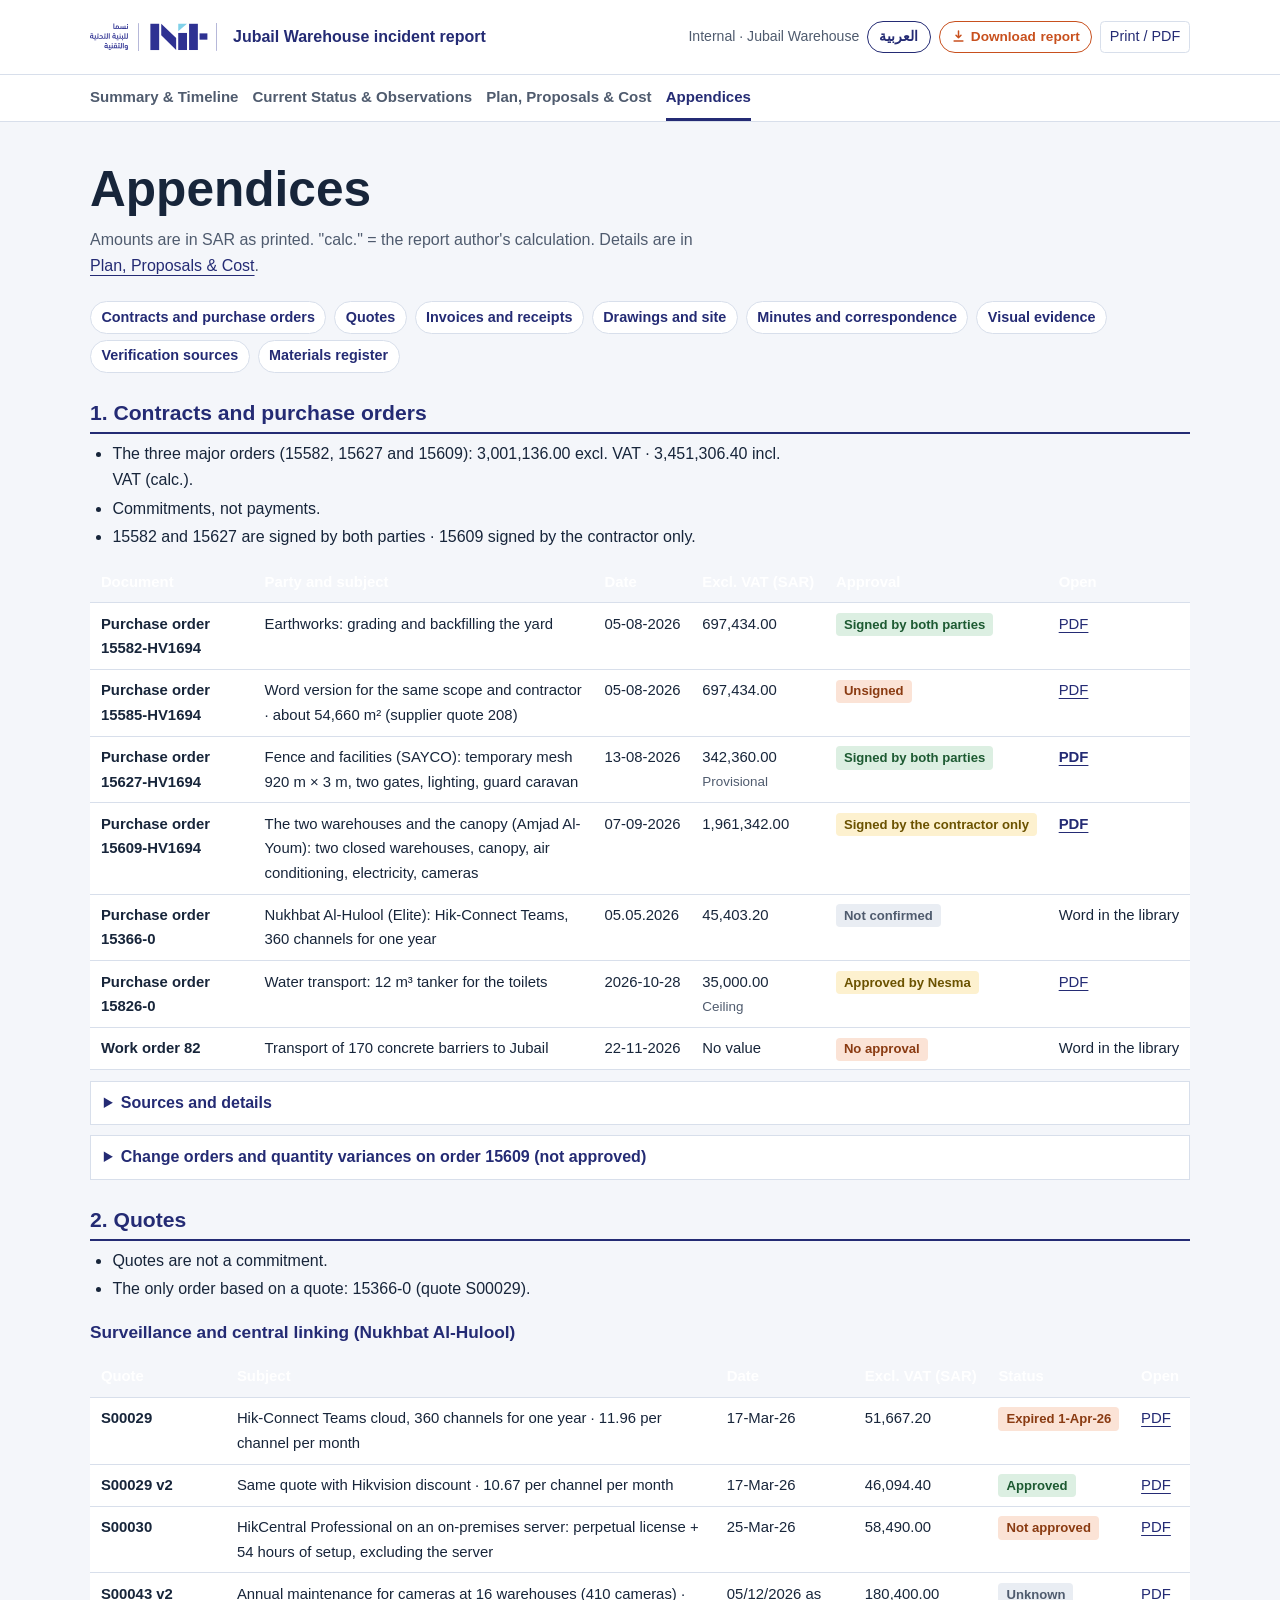
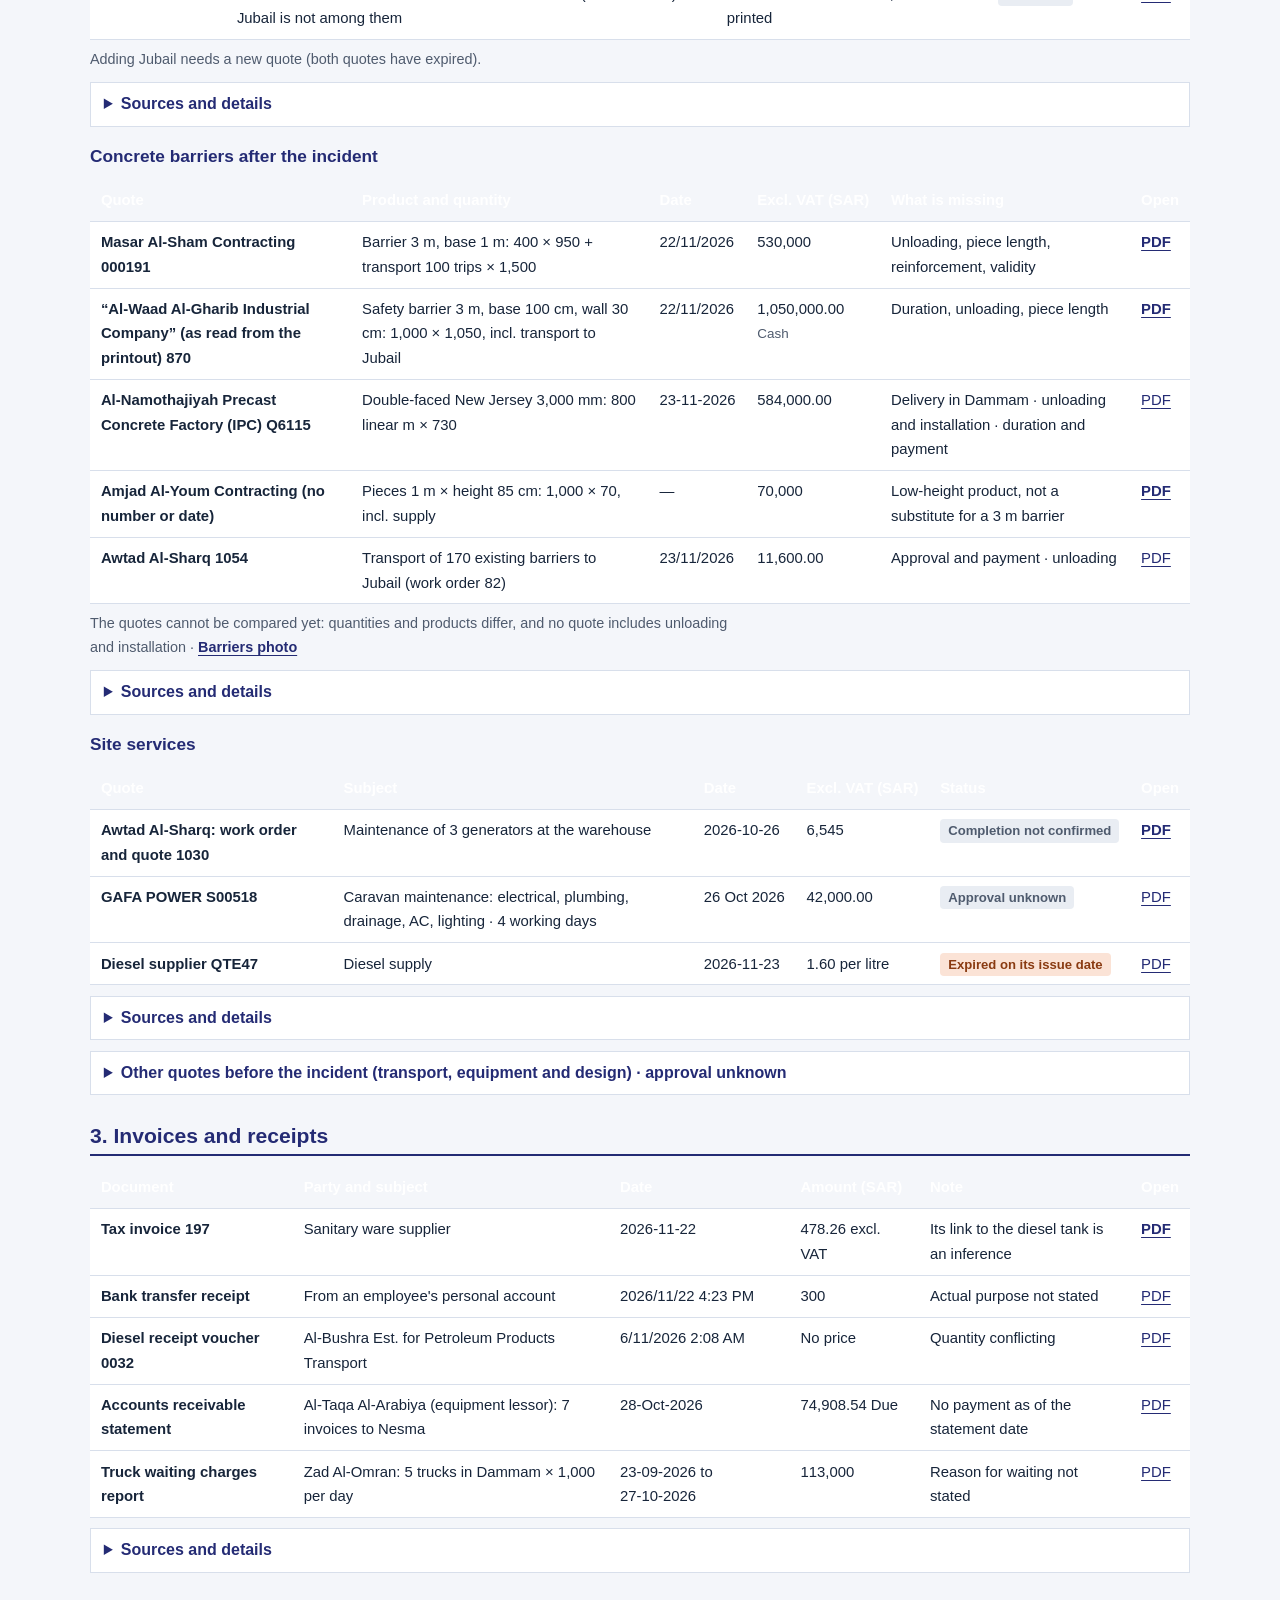
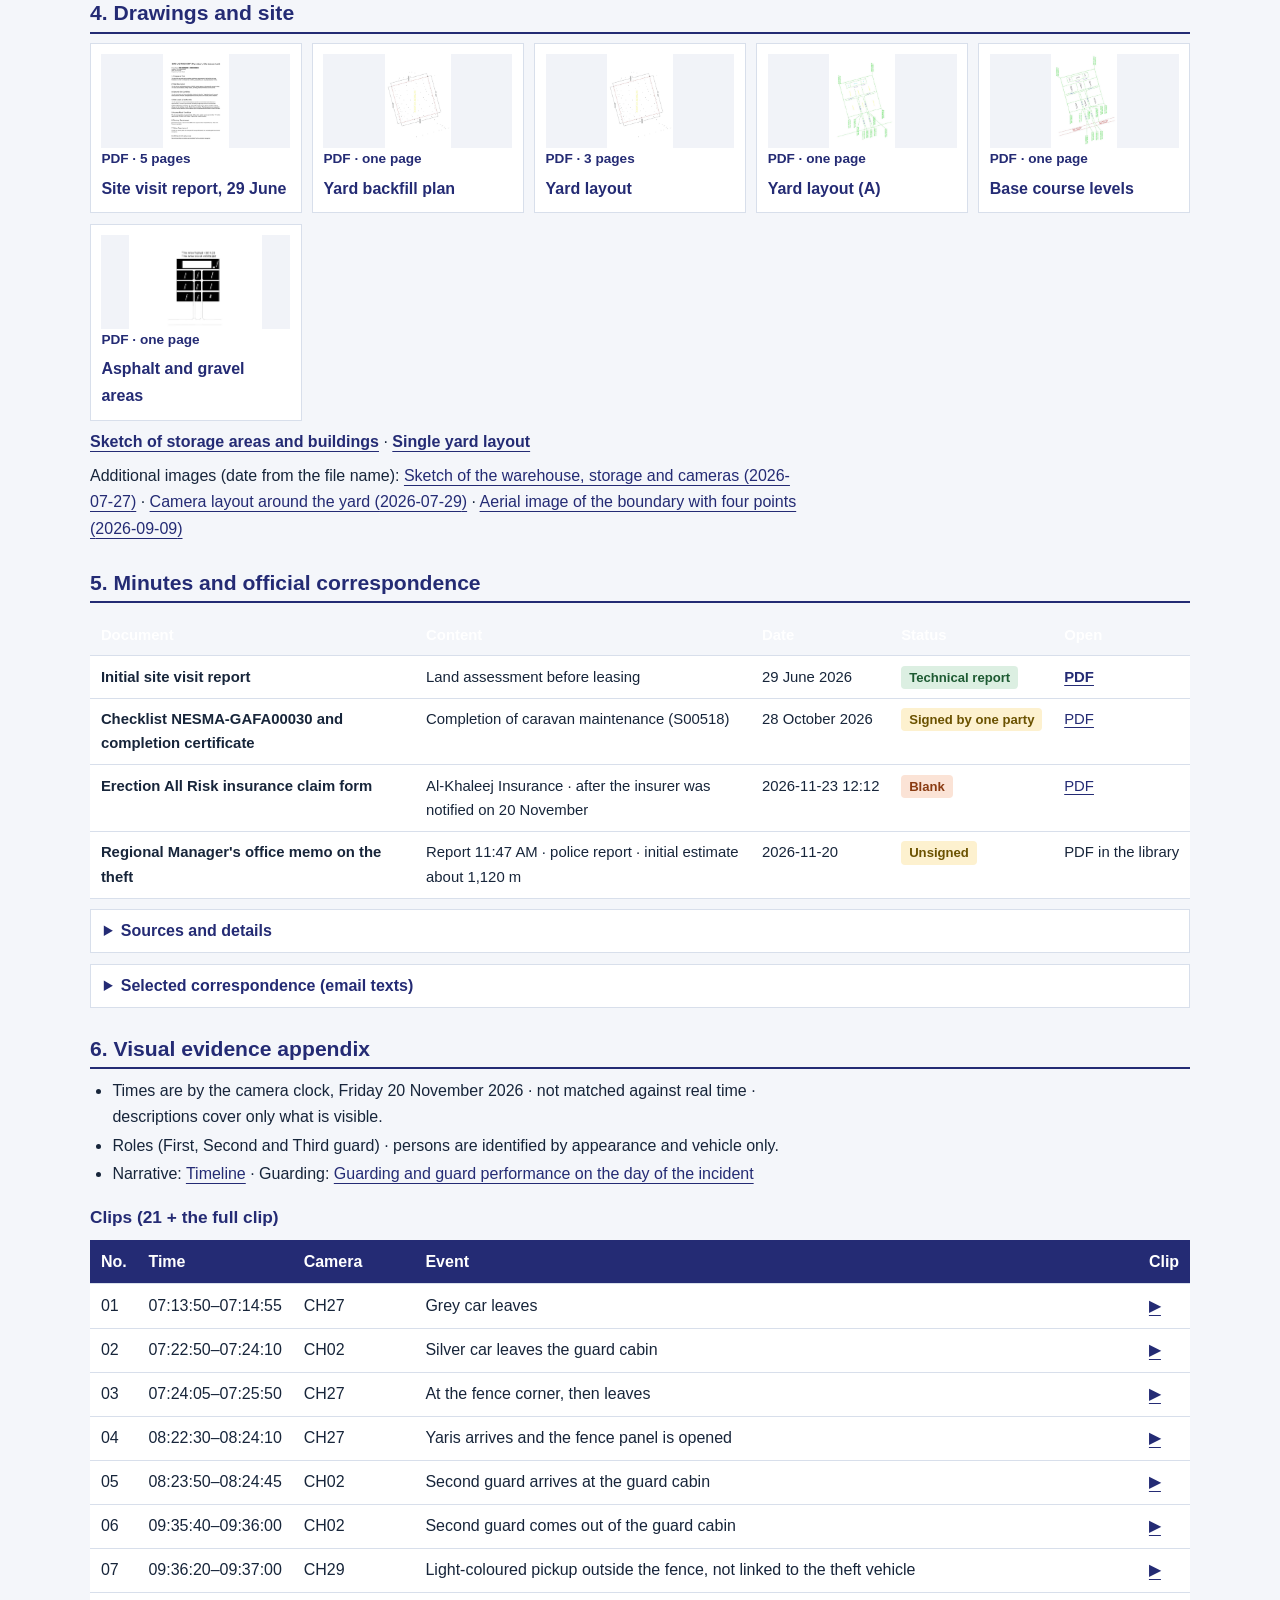
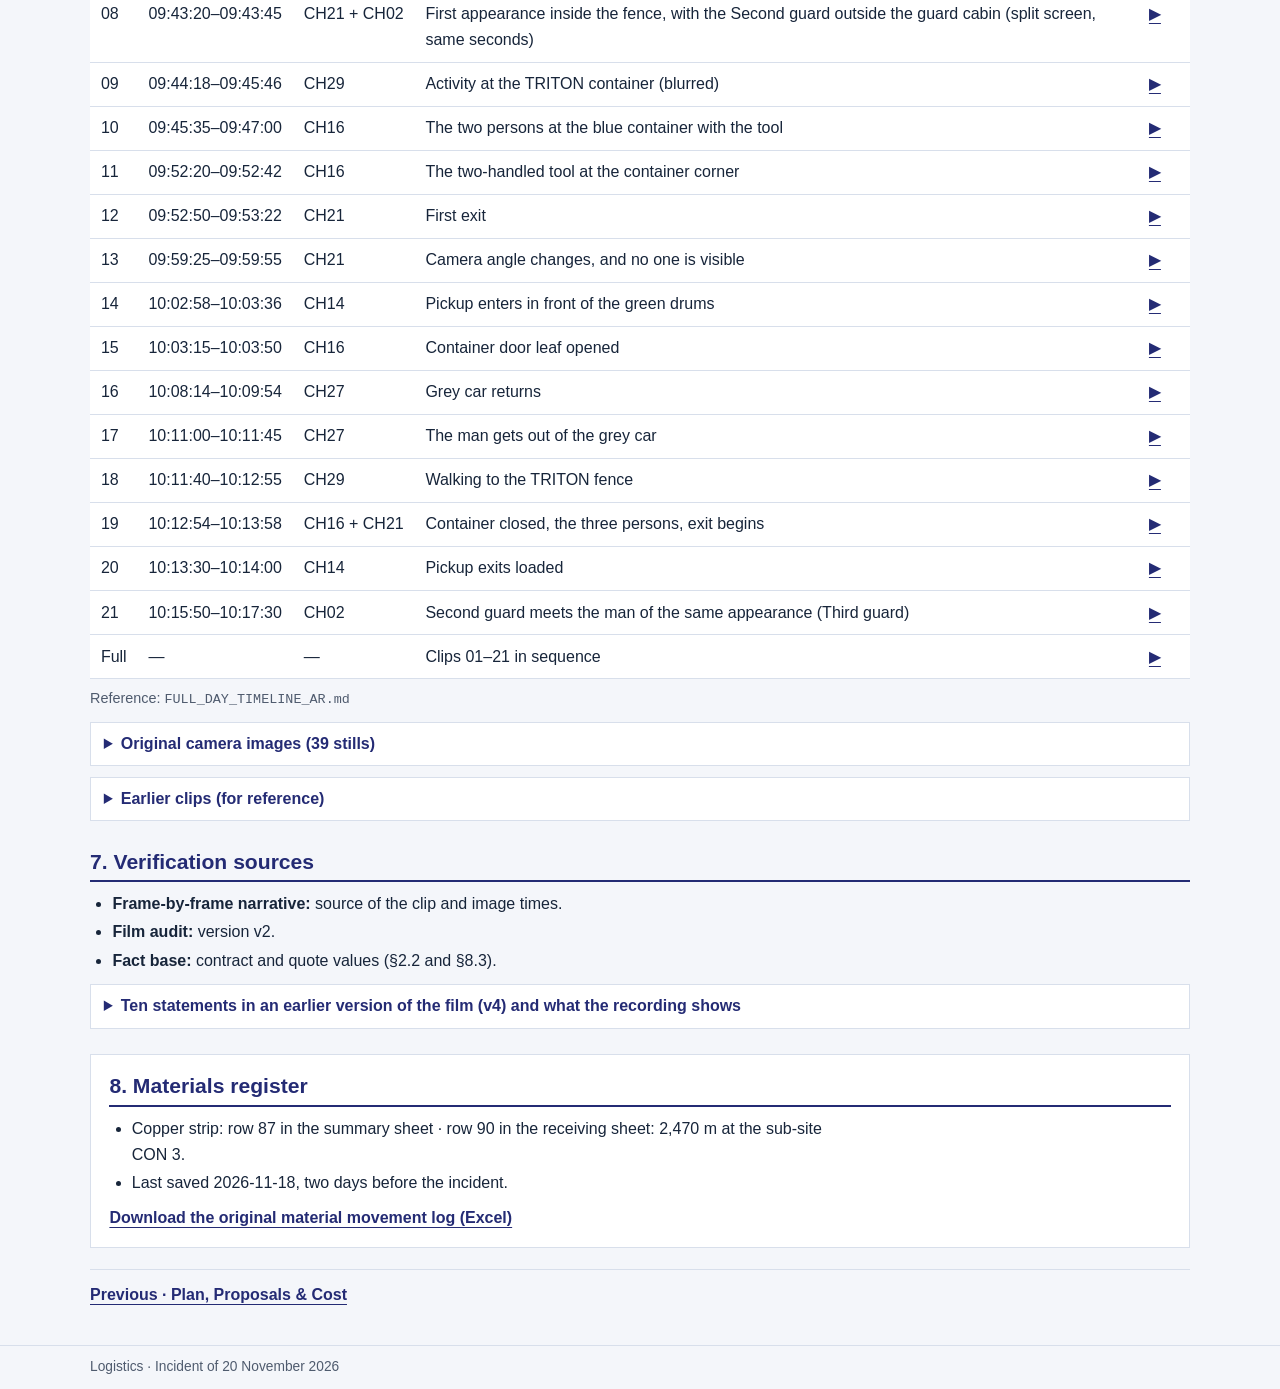
==== commit b70d2e4e: "Add PowerPoint export, download menu and review corrections - Download menu with PowerPoint files in" ====
--- a/appendices-en.html
+++ b/appendices-en.html
@@ -27,7 +27,7 @@
 <main class="wrap" id="main" tabindex="-1">
 <header class="heading">
  <h1>Appendices</h1>
- <p class="intro">Amounts in SAR as printed. «calc.» = the report author's calculation<a href="plan-en.html">Plan, Proposals &amp; Cost</a>.</p>
+ <p class="intro">Amounts are in SAR as printed. "calc." = the report author's calculation. Details are in <a href="plan-en.html">Plan, Proposals &amp; Cost</a>.</p>
 </header>
 <ul class="apx-index" aria-label="Appendices content">
  <li><a href="#contracts">Contracts and purchase orders</a></li>
@@ -77,7 +77,7 @@
  </tr>
  <tr>
   <td>Purchase order <bdi dir="ltr">15609-HV1694</bdi></td>
-  <td>The two warehouses and the canopy (Amjad Al-Youm): two enclosed warehouses, canopy, air conditioning, electricity, cameras</td>
+  <td>The two warehouses and the canopy (Amjad Al-Youm): two closed warehouses, canopy, air conditioning, electricity, cameras</td>
   <td><bdi dir="ltr">07-09-2026</bdi></td>
   <td><bdi>1,961,342.00</bdi></td>
   <td><span class="st st-part">Signed by the contractor only</span></td>
@@ -114,10 +114,10 @@
   <summary>Sources and details</summary>
   <ul class="apx-points">
    <li><bdi dir="ltr">15582</bdi>: incl. VAT <bdi>802,049.10</bdi> · order pp. <bdi>2</bdi> and <bdi>11</bdi> · issued in the system <bdi dir="ltr">31.08.2026</bdi> (email <bdi dir="ltr">2026-09-03 15:18</bdi>).</li>
-   <li><bdi dir="ltr">15585</bdi>: incl. VAT <bdi>802,049.10</bdi> · Annex <bdi>1</bdi> · approval and acceptance boxes empty · its relation to <bdi dir="ltr">15582</bdi> is not explained · an email of <bdi dir="ltr">2026-07-30 07:56</bdi> forwarded a file with the same number named «Civil Works for Store yard area… signed», and there is no signed copy in the library.</li>
+   <li><bdi dir="ltr">15585</bdi>: incl. VAT <bdi>802,049.10</bdi> · Annex <bdi>1</bdi> · approval and acceptance boxes empty · its relation to <bdi dir="ltr">15582</bdi> is not explained · an email of <bdi dir="ltr">2026-07-30 07:56</bdi> forwarded a file with the same number named “Civil Works for Store yard area… signed”, and there is no signed copy in the library.</li>
    <li><bdi dir="ltr">15627</bdi>: incl. VAT <bdi>393,714.00</bdi> · order pp. <bdi>3</bdi> and <bdi>12</bdi> · provisional price subject to re-measurement · the contractor: no payment up to <bdi>9</bdi> November (email <bdi dir="ltr">2026-11-09 10:33</bdi>).</li>
-   <li><bdi dir="ltr">15609</bdi>: incl. VAT <bdi>2,255,543.30</bdi> · order pp. <bdi>3</bdi>, <bdi>11</bdi> and <bdi>12</bdi> · item <bdi>7</bdi>: <bdi>125</bdi> cameras × <bdi>750</bdi> = <bdi>93,750</bdi> excl. VAT, and the quantity is «to be finalized after finishing the old PO» · optional fire-suppression item <bdi>249,270.00</bdi> not activated · Nesma approval box empty · circulated for execution <bdi dir="ltr">2026-09-24</bdi> (procurement email) · not formally issued.</li>
-   <li><bdi dir="ltr">15366-0</bdi>: incl. VAT <bdi>52,213.68</bdi> · order text, item «Price» and Annex <bdi>1</bdi> · <bdi>10.51</bdi> per channel per month · <bdi>100%</bdi> advance payment · its reference is «Quotation No. S00029 Dated 17th March» · charged to Overhead – NIT · does not mention Jubail, and was issued before the first written mention of the warehouse (<bdi dir="ltr">2026-06-18</bdi>) (inference: does not cover it) · Word file with no signature · payment and activation not evidenced in the email after <bdi>11</bdi> May · <code>04-أوامر-الشراء-والعمل/01-أوامر-الشراء/2026-05-05_أمر-شراء-15366-0-نخبة-الحلول-ترخيص-Hik-Connect-Teams-360-قناة.doc</code></li>
+   <li><bdi dir="ltr">15609</bdi>: incl. VAT <bdi>2,255,543.30</bdi> · order pp. <bdi>3</bdi>, <bdi>11</bdi> and <bdi>12</bdi> · item <bdi>7</bdi>: <bdi>125</bdi> cameras × <bdi>750</bdi> = <bdi>93,750</bdi> excl. VAT, and the quantity is “to be finalized after finishing the old PO” · optional fire-suppression item <bdi>249,270.00</bdi> not activated · Nesma approval box empty · circulated for execution <bdi dir="ltr">2026-09-24</bdi> (procurement email) · not formally issued.</li>
+   <li><bdi dir="ltr">15366-0</bdi>: incl. VAT <bdi>52,213.68</bdi> · order text, item “Price” and Annex <bdi>1</bdi> · <bdi>10.51</bdi> per channel per month · <bdi>100%</bdi> advance payment · its reference is “Quotation No. S00029 Dated 17th March” · charged to Overhead – NIT · does not mention Jubail, and was issued before the first written mention of the warehouse (<bdi dir="ltr">2026-06-18</bdi>) (inference: does not cover it) · Word file with no signature · payment and activation not confirmed in the email after <bdi>11</bdi> May · <code>04-أوامر-الشراء-والعمل/01-أوامر-الشراء/2026-05-05_أمر-شراء-15366-0-نخبة-الحلول-ترخيص-Hik-Connect-Teams-360-قناة.doc</code></li>
    <li><bdi dir="ltr">15826-0</bdi>: incl. VAT <bdi>40,250.00</bdi> · order pp. <bdi>1</bdi> and <bdi>4</bdi> · estimated ceiling <bdi>100</bdi> trips × <bdi>350</bdi> · supplier acknowledgement box empty.</li>
    <li>Work order <bdi dir="ltr">82</bdi>: <bdi>4</bdi> flatbeds <bdi>13</bdi> m and a <bdi>5</bdi>-ton forklift · transport is priced in quote <bdi dir="ltr">1054</bdi> · Business Unit Lead approval box empty · the purpose (protecting the fence) is not written · <code>04-أوامر-الشراء-والعمل/02-أوامر-العمل/2026-11-22_أمر-عمل-82-نقل-170-حاجزاً-خرسانياً-إلى-الجبيل.doc</code></li>
   </ul>
@@ -215,7 +215,7 @@
   <td><a class="attachment-trigger" href="assets/masar-000191.pdf" data-attachment="masar-000191">PDF</a></td>
  </tr>
  <tr>
-  <td>«Al-Waad Al-Gharib Industrial Company» (as read from the printout) <bdi dir="ltr">870</bdi></td>
+  <td>“Al-Waad Al-Gharib Industrial Company” (as read from the printout) <bdi dir="ltr">870</bdi></td>
   <td>Safety barrier <bdi>3</bdi> m, base <bdi>100</bdi> cm, wall <bdi>30</bdi> cm: <bdi>1,000</bdi> × <bdi>1,050</bdi>, incl. transport to Jubail</td>
   <td><bdi dir="ltr">22/11/2026</bdi></td>
   <td><bdi>1,050,000.00</bdi><small>Cash</small></td>
@@ -231,11 +231,11 @@
   <td><a href="assets/docs/ipc-q6115-barriers.pdf" target="_blank" rel="noopener">PDF</a></td>
  </tr>
  <tr>
-  <td>Amjad Al-Yawm Contracting (no number or date)</td>
+  <td>Amjad Al-Youm Contracting (no number or date)</td>
   <td>Pieces <bdi>1</bdi> m × height <bdi>85</bdi> cm: <bdi>1,000</bdi> × <bdi>70</bdi>, incl. supply</td>
   <td>—</td>
   <td><bdi>70,000</bdi></td>
-  <td>Low product, not a substitute for a <bdi>3</bdi> m barrier</td>
+  <td>Low-height product, not a substitute for a <bdi>3</bdi> m barrier</td>
   <td><a class="attachment-trigger" href="assets/low-barriers-quote.pdf" data-attachment="low-barriers-quote">PDF</a></td>
  </tr>
  <tr>
@@ -256,7 +256,7 @@
    <li><bdi dir="ltr">000191</bdi>: incl. VAT <bdi>609,500</bdi> · duration <bdi>15</bdi> to <bdi>20</bdi> days.</li>
    <li><bdi dir="ltr">870</bdi>: incl. VAT <bdi>1,207,500.00</bdi> · cash.</li>
    <li><bdi dir="ltr">Q6115</bdi>: incl. VAT <bdi>671,600</bdi> (calc.) · written delivery location Dammam · excluding unloading and installation · duration and payment not specified.</li>
-   <li>Amjad Al-Yawm: incl. VAT <bdi>80,500</bdi> · <bdi>70%</bdi> in advance.</li>
+   <li>Amjad Al-Youm: incl. VAT <bdi>80,500</bdi> · <bdi>70%</bdi> in advance.</li>
    <li><bdi dir="ltr">1054</bdi>: incl. VAT <bdi>13,340.00</bdi> · Paid <bdi>0.00</bdi> · approval and payment not confirmed · unloading not priced.</li>
    <li>Quantities: <bdi>400</bdi> pieces, <bdi>1,000</bdi> pieces, <bdi>800</bdi> linear m · Sources: the quotes, fact base §<bdi dir="ltr">8.3</bdi>.</li>
   </ul>
@@ -311,7 +311,7 @@
   <tr><td>Al-Taqa Al-Arabiya <bdi dir="ltr">AEIS-EQTN-26-2570</bdi></td><td>Monthly rental of two generators, <bdi>500</bdi> and <bdi>300</bdi> kVA, with panels and diesel tanks</td><td><bdi dir="ltr">11-Aug-2026</bdi></td><td><bdi>33,100.00</bdi><small>Incl. VAT <bdi>38,065.00</bdi> · validity <bdi>7</bdi> days</small></td><td><a href="assets/docs/aeis-2570-generator-rental.pdf" target="_blank" rel="noopener">PDF</a></td></tr>
   <tr><td>Al-Manara Al-Dhahabiya</td><td>Survey and architectural drawing, and design and approval of the Civil Defense plan</td><td><bdi dir="ltr">20-8-2026</bdi></td><td><bdi>37,000</bdi><small>No evidence of issuance or payment</small></td><td><a href="assets/docs/manara-design-civil-defense.pdf" target="_blank" rel="noopener">PDF</a></td></tr>
   <tr><td>Zad Al-Omran <bdi dir="ltr">260812</bdi></td><td>Flatbed and <bdi>25</bdi>-ton crane (loading): Usfan → south-east Jubail</td><td><bdi dir="ltr">12/08/2026</bdi></td><td><bdi>9,800.00</bdi></td><td><a href="assets/docs/zad-260812.pdf" target="_blank" rel="noopener">PDF</a></td></tr>
-  <tr><td>Zad Al-Omran <bdi dir="ltr">100285</bdi></td><td><bdi>10</bdi> Trailer trips <bdi>12</bdi> m × <bdi>8,000</bdi>: <bdi>5</bdi> Dammam → «SHIBA LOCATION» and <bdi>5</bdi> «OMAN» → Jubail (as printed)</td><td><bdi dir="ltr">15/9/2026</bdi></td><td><bdi>80,000</bdi></td><td><a href="assets/docs/zad-100285.pdf" target="_blank" rel="noopener">PDF</a></td></tr>
+  <tr><td>Zad Al-Omran <bdi dir="ltr">100285</bdi></td><td><bdi>10</bdi> trailer trips <bdi>12</bdi> m × <bdi>8,000</bdi>: <bdi>5</bdi> Dammam → “SHIBA LOCATION” and <bdi>5</bdi> “OMAN” → Jubail (as printed)</td><td><bdi dir="ltr">15/9/2026</bdi></td><td><bdi>80,000</bdi></td><td><a href="assets/docs/zad-100285.pdf" target="_blank" rel="noopener">PDF</a></td></tr>
   <tr><td>Zad Al-Omran <bdi dir="ltr">100303</bdi></td><td><bdi>50</bdi>-ton crane with operator and rigger, and a lowbed to move it from Dammam</td><td><bdi dir="ltr">22/9/2026</bdi></td><td><bdi>6,600</bdi></td><td><a href="assets/docs/zad-100303.pdf" target="_blank" rel="noopener">PDF</a></td></tr>
   <tr><td>Zad Al-Omran <bdi dir="ltr">100322</bdi></td><td><bdi>3</bdi> <bdi>12</bdi> m flatbeds and <bdi>50</bdi>-ton crane</td><td><bdi dir="ltr">21/10/2026</bdi></td><td><bdi>24,000</bdi></td><td><a href="assets/docs/zad-100322.pdf" target="_blank" rel="noopener">PDF</a></td></tr>
   <tr><td>Zad Al-Omran <bdi dir="ltr">100323</bdi></td><td><bdi>50</bdi>-ton crane, one trip</td><td><bdi dir="ltr">21/10/2026</bdi></td><td><bdi>3,000</bdi></td><td><a href="assets/docs/zad-100323.pdf" target="_blank" rel="noopener">PDF</a></td></tr>
@@ -374,8 +374,8 @@
   <summary>Sources and details</summary>
   <ul class="apx-points">
    <li><bdi dir="ltr">197</bdi>: incl. VAT <bdi>550.00</bdi> · cash · mentions neither the tank nor Jubail · its link to the diesel tank outlet repair is an inference from the date.</li>
-   <li>Transfer: printed purpose «personal transfers» · the fact base counts it among the small amounts paid outside official channels.</li>
-   <li><bdi dir="ltr">0032</bdi>: recipient «Security» · <bdi>1,117</bdi> litres in the email, and «<bdi>٣١١٧</bdi>» on the voucher.</li>
+   <li>Transfer: printed purpose “personal transfers” · the fact base counts it among the small amounts paid outside official channels.</li>
+   <li><bdi dir="ltr">0032</bdi>: recipient “Security” · <bdi>1,117</bdi> litres in the email, and “<bdi>٣١١٧</bdi>” (3117) on the voucher.</li>
    <li>Receivables statement: of which <bdi>10,350.00</bdi> overdue.</li>
    <li>Waiting charges: the printed total; currency and VAT not stated · <bdi>3</bdi> trucks for the whole period.</li>
   </ul>
@@ -439,7 +439,7 @@
    <li>Site visit (report estimates): about <bdi>52,900</bdi> m² · about <bdi>3.5</bdi> m lower than the road · perimeter about <bdi>920</bdi> m · about <bdi>110</bdi> m from the asphalt road · <bdi>5</bdi> pages.</li>
    <li><bdi dir="ltr">NESMA-GAFA00030</bdi>: electrical, plumbing, drainage, AC, lighting · signed by Nesma alone <bdi dir="ltr">02/11/2026</bdi> · contractor field blank.</li>
    <li>Insurance form: two pages and <bdi>15</bdi> items · policy number, deductible and deadline unknown.</li>
-   <li>Memo: Jubail Al-Balad Police (D <bdi>1888457</bdi>, T <bdi>575016</bdi>) · sent <bdi dir="ltr">2026-11-20 19:43</bdi> and forwarded <bdi dir="ltr">2026-11-23 10:33</bdi> · one page with no author name · <code>01-التقارير/02-تقارير-المصدر/2026-11-20_مذكرة-مكتب-المدير-الإقليمي-عن-سرقة-مستودع-الجبيل.pdf</code></li>
+   <li>Memo: Jubail Al-Balad Police (د <bdi>1888457</bdi>, ط <bdi>575016</bdi>) · sent <bdi dir="ltr">2026-11-20 19:43</bdi> and forwarded <bdi dir="ltr">2026-11-23 10:33</bdi> · one page with no author name · <code>01-التقارير/02-تقارير-المصدر/2026-11-20_مذكرة-مكتب-المدير-الإقليمي-عن-سرقة-مستودع-الجبيل.pdf</code></li>
   </ul>
  </details>
  <details>
@@ -542,7 +542,7 @@
   </tbody>
   </table>
   </div>
-  <p class="source">Original (timestamped stills, original file names, split by hour): <code>/Volumes/TROY/g-nit/CASE_ORGANIZED/02_MEDIA_BY_DATE/2026-11-20/</code> · <bdi>phone-clip01-triton</bdi> is not relied on for timing.</p>
+  <p class="source">Original (time-stamped frames, original file names, split by hour): <code>kept in the case archive</code> · <bdi>phone-clip01-triton</bdi> is not relied on for timing.</p>
  </details>
  <details>
   <summary id="evidence-earlier">Earlier clips (for reference)</summary>
@@ -555,34 +555,24 @@
  <ul class="apx-points">
   <li><strong>Frame-by-frame narrative:</strong> source of the clip and image times.</li>
   <li><strong>Film audit:</strong> version v2.</li>
-  <li><strong>Logistics Manager's film v4:</strong> <bdi>10</bdi> statements that the recording contradicts or does not establish; to be corrected before it is shared.</li>
   <li><strong>Fact base:</strong> contract and quote values (§<bdi dir="ltr">2.2</bdi> and §<bdi dir="ltr">8.3</bdi>).</li>
  </ul>
  <details>
-  <summary>Paths</summary>
-  <ul class="links">
-   <li>Narrative: <code>/Volumes/TROY/g-nit/CASE_ORGANIZED/06_TIMELINE_AND_EVENTS/phase2/FULL_DAY_TIMELINE_AR.md</code></li>
-   <li>Film audit: <code>/Volumes/TROY/g-nit/CASE_ORGANIZED/08_REPORTS/GROK_FILM_V2_FACTCHECK_AR.md</code></li>
-   <li>Film v4: <code>/Volumes/TROY/g-nit/NIT_BRANDED_VIDEO/Jubail_Theft_Full_NIT_2026_v4.mp4</code> · list of statements: <code>00-النسخ-العاملة/مسودة-التسلسل-الزمني-2026-11-24/index.html</code></li>
-   <li>Fact base: <code>01-التقارير/03-تحليلات-وملاحظات/قاعدة-الحقائق-2026-11-24/قاعدة-الحقائق.md</code></li>
-  </ul>
- </details>
- <details>
-  <summary>The ten statements and what the recording shows</summary>
+  <summary>Ten statements in an earlier version of the film (v4) and what the recording shows</summary>
   <div class="table-area">
   <table>
   <thead><tr><th scope="col">#</th><th scope="col">In the film</th><th scope="col">What the recording shows</th></tr></thead>
   <tbody>
-  <tr><td><bdi dir="ltr">1</bdi></td><td>«Return of the second security man <bdi dir="ltr">09:43:12</bdi>, <bdi>14</bdi> seconds before the first entry»</td><td>The Second guard is outside the guard cabin at the moment the two persons appear, and entered it at about <bdi dir="ltr">09:43:37</bdi>.</td></tr>
-  <tr><td><bdi dir="ltr">2</bdi></td><td>«The door had been left open» (<bdi dir="ltr">08:22:34</bdi>)</td><td>The man apparently opened a panel in the fence at <bdi dir="ltr">08:23:27</bdi>, then crossed.</td></tr>
-  <tr><td><bdi dir="ltr">3</bdi></td><td>«Last appearance of the first, opening the gate and leaving it open» (<bdi dir="ltr">07:25:21</bdi>)</td><td>No gate opened or left open.</td></tr>
-  <tr><td><bdi dir="ltr">4</bdi></td><td>«The second entry, empty»</td><td>The cargo bed is almost empty on entry.</td></tr>
-  <tr><td><bdi dir="ltr">5</bdi></td><td>«The camera hit and raised by the thieves»</td><td>The angle changed towards the sky <bdi dir="ltr">09:59:36–09:59:46</bdi>, and no one is visible.</td></tr>
-  <tr><td><bdi dir="ltr">6</bdi></td><td>«Time of the break <bdi dir="ltr">09:41–09:43</bdi>, breaking of the TRITON container lock»</td><td>Not confirmed: its source is a mobile phone recording of the screen with no timestamp.</td></tr>
-  <tr><td><bdi dir="ltr">7</bdi></td><td>«First confirmed entry of the thieves <bdi dir="ltr">09:43:26</bdi>»</td><td>First appearance inside the fence <bdi dir="ltr">09:43:24</bdi> · the place and moment of entry are not visible.</td></tr>
-  <tr><td><bdi dir="ltr">8</bdi></td><td>«The white Jeep… from the corner until the first entry»</td><td>The light-coloured pickup outside the fence is not linked to the theft, and its relationship is unresolved.</td></tr>
-  <tr><td><bdi dir="ltr">9</bdi></td><td>«He was away from his post and asleep in his car» and «outside his shift»</td><td>No frame shows sleeping · the statement is from the Logistics Manager's account.</td></tr>
-  <tr><td><bdi dir="ltr">10</bdi></td><td>«Heading towards the opening in the fence» (<bdi dir="ltr">10:11–10:12</bdi>)</td><td>Heading towards the fence near the TRITON container · the opening is not visible.</td></tr>
+  <tr><td><bdi dir="ltr">1</bdi></td><td>“Return of the second security man <bdi dir="ltr">09:43:12</bdi>, <bdi>14</bdi> seconds before the first entry”</td><td>The Second guard is outside the guard cabin at the moment the two persons appear, and entered it at about <bdi dir="ltr">09:43:37</bdi>.</td></tr>
+  <tr><td><bdi dir="ltr">2</bdi></td><td>“The door had been left open” (<bdi dir="ltr">08:22:34</bdi>)</td><td>The man apparently opened a panel in the fence at <bdi dir="ltr">08:23:27</bdi>, then crossed.</td></tr>
+  <tr><td><bdi dir="ltr">3</bdi></td><td>“Last appearance of the first, opening the gate and leaving it open” (<bdi dir="ltr">07:25:21</bdi>)</td><td>No gate opened or left open.</td></tr>
+  <tr><td><bdi dir="ltr">4</bdi></td><td>“The second entry, empty”</td><td>The cargo bed is almost empty on entry.</td></tr>
+  <tr><td><bdi dir="ltr">5</bdi></td><td>“The camera hit and raised by the thieves”</td><td>The angle changed toward the sky <bdi dir="ltr">09:59:36–09:59:46</bdi>, and no one is visible.</td></tr>
+  <tr><td><bdi dir="ltr">6</bdi></td><td>“Time of the break <bdi dir="ltr">09:41–09:43</bdi>, breaking of the TRITON container lock”</td><td>Not confirmed: its source is a mobile phone recording of the screen with no timestamp.</td></tr>
+  <tr><td><bdi dir="ltr">7</bdi></td><td>“First confirmed entry of the thieves <bdi dir="ltr">09:43:26</bdi>”</td><td>First appearance inside the fence <bdi dir="ltr">09:43:24</bdi> · the place and moment of entry are not visible.</td></tr>
+  <tr><td><bdi dir="ltr">8</bdi></td><td>“The white Jeep… from the corner until the first entry”</td><td>The light-coloured pickup outside the fence is not linked to the theft, and its relationship is unresolved.</td></tr>
+  <tr><td><bdi dir="ltr">9</bdi></td><td>“He was away from his post and asleep in his car” and “outside his shift”</td><td>No frame shows sleeping · the statement is from the Logistics Manager's account.</td></tr>
+  <tr><td><bdi dir="ltr">10</bdi></td><td>“Heading toward the opening in the fence” (<bdi dir="ltr">10:11–10:12</bdi>)</td><td>Heading toward the fence near the TRITON container · the opening is not visible.</td></tr>
   </tbody>
   </table>
   </div>
@@ -590,7 +580,7 @@
 </section>
 
 <section class="apx-section attachment-group box" aria-labelledby="stock-title">
- <h2 id="stock-title">8. Materials log</h2>
+ <h2 id="stock-title">8. Materials register</h2>
  <ul class="apx-points">
   <li>Copper strip: row <bdi>87</bdi> in the summary sheet · row <bdi>90</bdi> in the receiving sheet: <bdi>2,470</bdi> m at the sub-site <bdi dir="ltr">CON 3</bdi>.</li>
   <li>Last saved <bdi dir="ltr">2026-11-18</bdi>, two days before the incident.</li>
